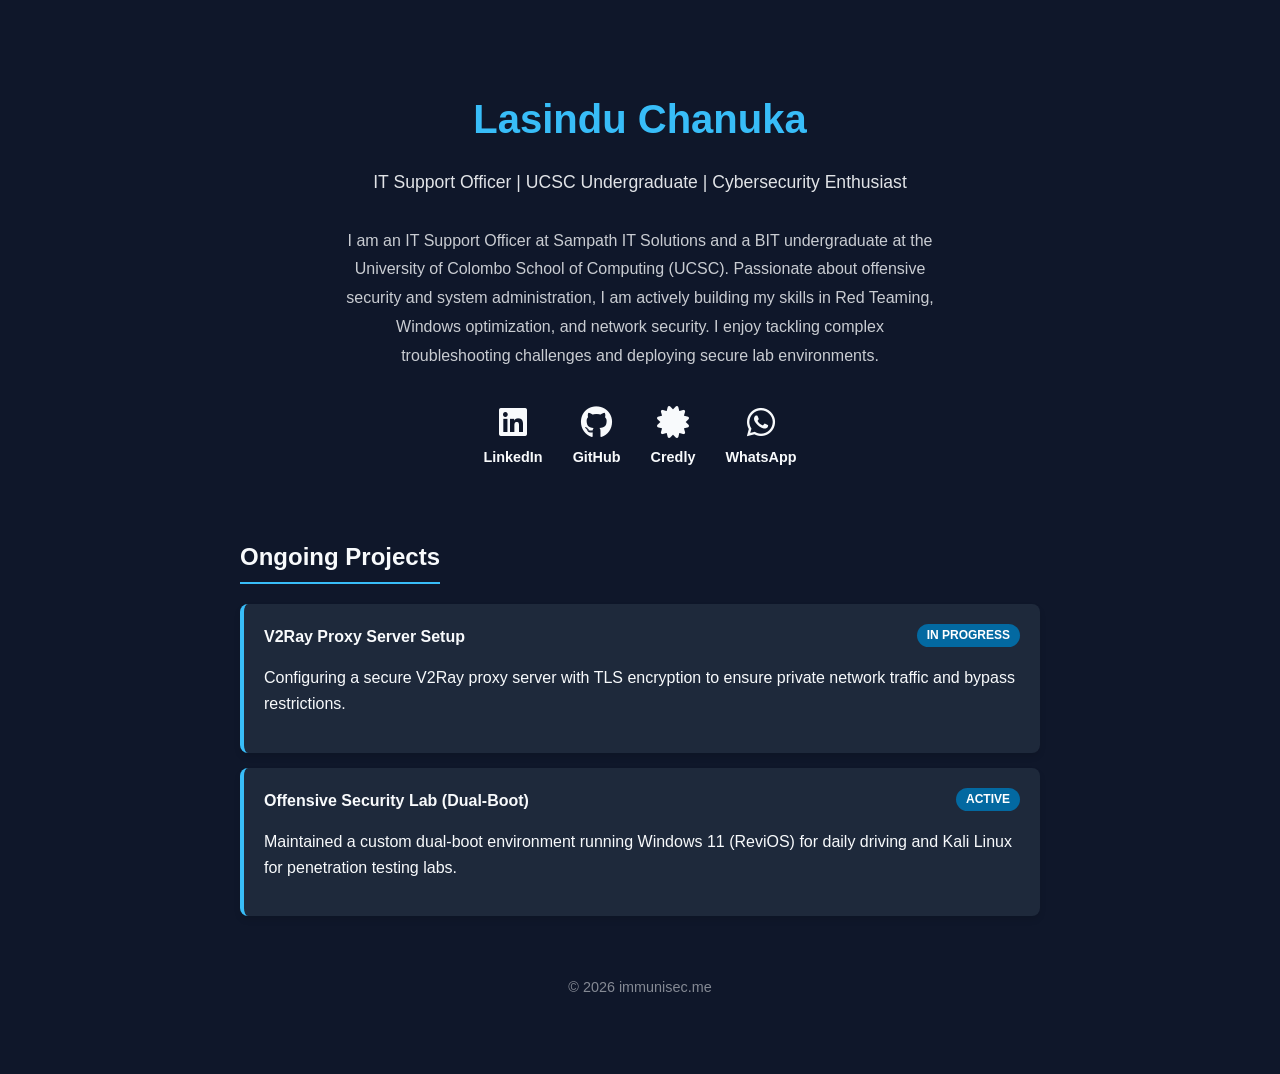
==== index.html @ 5d3bdf12 "Add files via upload" ====
<!DOCTYPE html>
<html lang="en">
<head>
    <meta charset="UTF-8">
    <meta name="viewport" content="width=device-width, initial-scale=1.0">
    <title>Lasindu Chanuka | Cybersecurity & IT</title>
    <link rel="stylesheet" href="https://cdnjs.cloudflare.com/ajax/libs/font-awesome/6.4.0/css/all.min.css">
    <style>
        :root {
            --bg: #0f172a;       /* Dark Blue/Slate Background */
            --card: #1e293b;     /* Slightly lighter for cards */
            --text: #f8fafc;     /* White/Grey Text */
            --accent: #38bdf8;   /* Cyan Accent */
        }
        body { 
            font-family: 'Segoe UI', Tahoma, Geneva, Verdana, sans-serif; 
            background: var(--bg); 
            color: var(--text); 
            margin: 0; 
            line-height: 1.6; 
        }
        .container { 
            max-width: 800px; 
            margin: 0 auto; 
            padding: 60px 20px; 
        }
        
        /* Header Section */
        header { text-align: center; margin-bottom: 50px; }
        h1 { font-size: 2.5rem; margin-bottom: 10px; color: var(--accent); }
        .role { font-size: 1.1rem; opacity: 0.9; margin-bottom: 30px; }
        
        /* Bio Section */
        .bio {
            max-width: 600px;
            margin: 0 auto 35px auto;
            opacity: 0.8;
            font-size: 1rem;
            line-height: 1.8;
        }

        /* Social Links */
        .links { 
            display: flex; 
            justify-content: center; 
            gap: 30px; 
            flex-wrap: wrap;
        }
        .links a { 
            display: flex;
            flex-direction: column;
            align-items: center;
            color: var(--text); 
            text-decoration: none; 
            transition: 0.3s; 
        }
        .links a:hover { color: var(--accent); transform: translateY(-3px); }
        .links i { font-size: 2rem; margin-bottom: 8px; }
        .links span { font-size: 0.9rem; font-weight: 600; }
        
        /* General Sections */
        section { margin-bottom: 40px; }
        h2 { 
            border-bottom: 2px solid var(--accent); 
            padding-bottom: 5px; 
            display: inline-block; 
            margin-bottom: 20px;
        }
        
        /* Cards */
        .card { 
            background: var(--card); 
            padding: 20px; 
            border-radius: 8px; 
            margin-bottom: 15px; 
            border-left: 4px solid var(--accent); 
            box-shadow: 0 4px 6px rgba(0,0,0,0.1);
        }
        .status { 
            font-size: 0.75rem; 
            background: #0369a1; 
            color: white;
            padding: 2px 10px; 
            border-radius: 12px; 
            float: right; 
            text-transform: uppercase;
            font-weight: bold;
        }
        
        footer { text-align: center; margin-top: 60px; opacity: 0.5; font-size: 0.9rem; }
    </style>
</head>
<body>

<div class="container">
    <header>
        <h1>Lasindu Chanuka</h1>
        <p class="role">IT Support Officer | UCSC Undergraduate | Cybersecurity Enthusiast</p>
        
        <p class="bio">
            I am an IT Support Officer at Sampath IT Solutions and a BIT undergraduate at the University of Colombo School of Computing (UCSC). 
            Passionate about offensive security and system administration, I am actively building my skills in Red Teaming, Windows optimization, and network security. 
            I enjoy tackling complex troubleshooting challenges and deploying secure lab environments.
        </p>

        <div class="links">
            <a href="https://www.linkedin.com/in/lasindu-chanuka" target="_blank">
                <i class="fab fa-linkedin"></i>
                <span>LinkedIn</span>
            </a>

            <a href="https://github.com/heyitslasiya" target="_blank">
                <i class="fab fa-github"></i>
                <span>GitHub</span>
            </a>

            <a href="https://www.credly.com/users/lasindu-chanuka" target="_blank">
                <i class="fas fa-certificate"></i>
                <span>Credly</span>
            </a>

            <a href="https://wa.me/94769450268" target="_blank">
                <i class="fab fa-whatsapp"></i>
                <span>WhatsApp</span>
            </a>
        </div>
    </header>

    <section id="projects">
        <h2>Ongoing Projects</h2>
        
        <div class="card">
            <span class="status">In Progress</span>
            <strong>V2Ray Proxy Server Setup</strong>
            <p>Configuring a secure V2Ray proxy server with TLS encryption to ensure private network traffic and bypass restrictions.</p>
        </div>
        
        <div class="card">
            <span class="status">Active</span>
            <strong>Offensive Security Lab (Dual-Boot)</strong>
            <p>Maintained a custom dual-boot environment running Windows 11 (ReviOS) for daily driving and Kali Linux for penetration testing labs.</p>
        </div>
    </section>

    <footer>
        <p>&copy; 2026 immunisec.me</p>
    </footer>
</div>

</body>
</html>
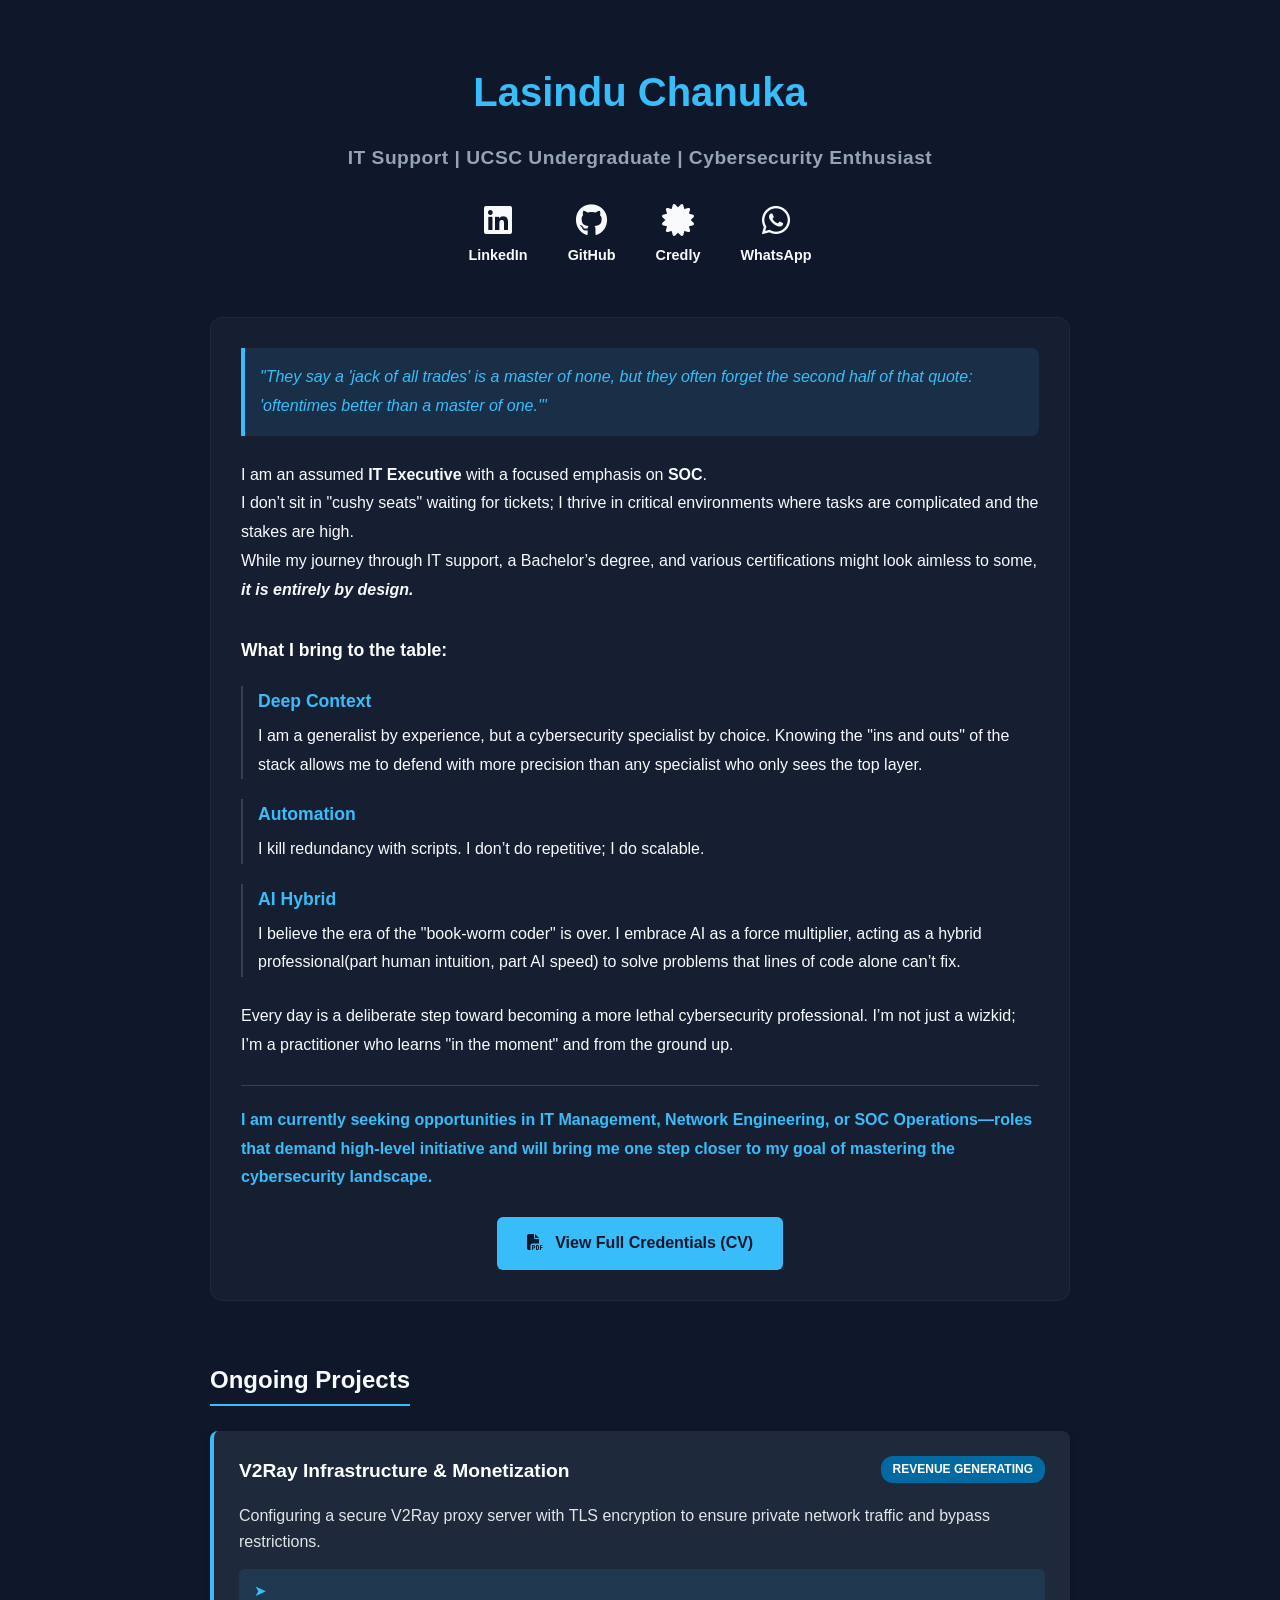
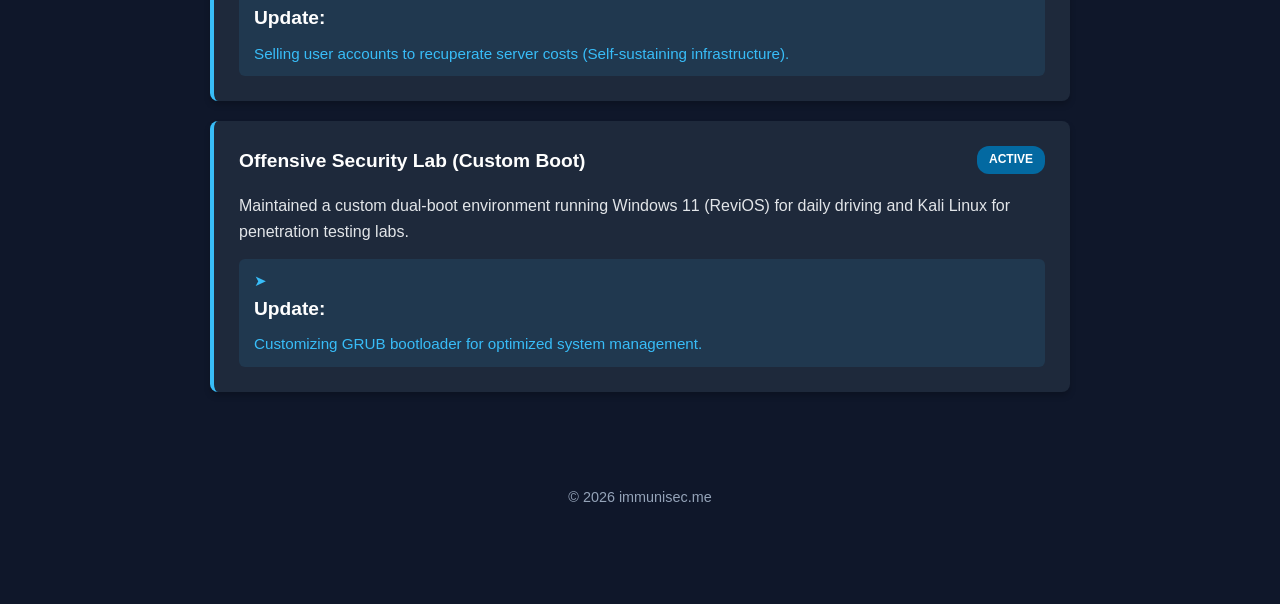
==== commit 931b9c80: "Add files via upload update" ====
--- a/index.html
+++ b/index.html
@@ -3,48 +3,70 @@
 <head>
     <meta charset="UTF-8">
     <meta name="viewport" content="width=device-width, initial-scale=1.0">
-    <title>Lasindu Chanuka | Cybersecurity & IT</title>
+    <title>Portfolio</title>
     <link rel="stylesheet" href="https://cdnjs.cloudflare.com/ajax/libs/font-awesome/6.4.0/css/all.min.css">
     <style>
+        /* --- RESET & LAYOUT --- */
         :root {
-            --bg: #0f172a;       /* Dark Blue/Slate Background */
-            --card: #1e293b;     /* Slightly lighter for cards */
-            --text: #f8fafc;     /* White/Grey Text */
-            --accent: #38bdf8;   /* Cyan Accent */
-        }
+            --bg: #0f172a;
+            --card: #1e293b;
+            --text: #f8fafc;
+            --accent: #38bdf8;
+            --muted: #94a3b8;
+            --update-bg: rgba(56, 189, 248, 0.1);
+        }
+        * { box-sizing: border-box; }
+        
+        html, body {
+            height: 100%; 
+            margin: 0;
+            padding: 0;
+        }
+
         body { 
             font-family: 'Segoe UI', Tahoma, Geneva, Verdana, sans-serif; 
-            background: var(--bg); 
+            background-color: var(--bg); 
             color: var(--text); 
-            margin: 0; 
             line-height: 1.6; 
-        }
+            display: flex;
+            flex-direction: column;
+            min-height: 100vh;
+        }
+        
         .container { 
-            max-width: 800px; 
+            width: 100%;
+            max-width: 900px;
             margin: 0 auto; 
             padding: 60px 20px; 
-        }
-        
-        /* Header Section */
-        header { text-align: center; margin-bottom: 50px; }
-        h1 { font-size: 2.5rem; margin-bottom: 10px; color: var(--accent); }
-        .role { font-size: 1.1rem; opacity: 0.9; margin-bottom: 30px; }
-        
-        /* Bio Section */
-        .bio {
-            max-width: 600px;
-            margin: 0 auto 35px auto;
-            opacity: 0.8;
-            font-size: 1rem;
-            line-height: 1.8;
-        }
-
-        /* Social Links */
+            flex: 1; 
+        }
+
+        /* --- HEADER & TITLES --- */
+        header { 
+            text-align: center; 
+            margin-bottom: 40px; 
+        }
+        h1 { 
+            font-size: 2.5rem; 
+            margin-bottom: 10px; 
+            margin-top: 0;
+            color: var(--accent); 
+        }
+        .role { 
+            font-size: 1.2rem; 
+            color: var(--muted); 
+            margin-bottom: 30px; 
+            font-weight: 600; 
+            letter-spacing: 0.5px; 
+        }
+
+        /* --- SOCIAL LINKS --- */
         .links { 
             display: flex; 
             justify-content: center; 
-            gap: 30px; 
+            gap: 40px; 
             flex-wrap: wrap;
+            margin-bottom: 50px; 
         }
         .links a { 
             display: flex;
@@ -54,40 +76,152 @@
             text-decoration: none; 
             transition: 0.3s; 
         }
-        .links a:hover { color: var(--accent); transform: translateY(-3px); }
-        .links i { font-size: 2rem; margin-bottom: 8px; }
-        .links span { font-size: 0.9rem; font-weight: 600; }
-        
-        /* General Sections */
+        .links a:hover { 
+            color: var(--accent); 
+            transform: translateY(-3px); 
+        }
+        .links i { 
+            font-size: 2rem; 
+            margin-bottom: 8px; 
+        }
+        .links span { 
+            font-size: 0.9rem; 
+            font-weight: 600; 
+        }
+
+        /* --- BIO SECTION --- */
+        .bio {
+            max-width: 100%;
+            margin: 0 auto 40px auto;
+            text-align: left;
+            font-size: 1rem;
+            line-height: 1.8;
+            background: rgba(30, 41, 59, 0.5); 
+            padding: 30px;
+            border-radius: 12px;
+            border: 1px solid #1e293b;
+        }
+        .bio p { margin-bottom: 20px; }
+
+        .quote { 
+            font-style: italic; 
+            color: var(--accent); 
+            border-left: 4px solid var(--accent); 
+            padding-left: 15px; 
+            margin-bottom: 25px; 
+            background: rgba(56, 189, 248, 0.1); 
+            padding: 15px;
+            border-radius: 0 8px 8px 0;
+        }
+
+        .bullets { list-style: none; padding: 0; margin-bottom: 25px; }
+        .bullets li { 
+            margin-bottom: 20px; 
+            padding-left: 15px; 
+            border-left: 2px solid #334155; 
+        }
+        .bullets strong { 
+            color: var(--accent); 
+            display: block; 
+            margin-bottom: 4px; 
+            font-size: 1.1rem; 
+        }
+        
+        .cta {
+            font-weight: 600; 
+            color: var(--accent); 
+            margin-top: 25px; 
+            border-top: 1px solid #334155; 
+            padding-top: 20px;
+        }
+        
+        /* CV BUTTON STYLE */
+        .cv-container {
+            text-align: center;
+            margin-top: 25px;
+        }
+        .btn-cv {
+            display: inline-block;
+            background: var(--accent);
+            color: var(--bg);
+            font-weight: bold;
+            padding: 12px 30px;
+            border-radius: 6px;
+            text-decoration: none;
+            transition: 0.3s;
+            font-size: 1rem;
+        }
+        .btn-cv:hover {
+            background: #fff;
+            transform: translateY(-2px);
+            box-shadow: 0 0 15px rgba(56, 189, 248, 0.4);
+        }
+
+        /* --- PROJECTS --- */
         section { margin-bottom: 40px; }
         h2 { 
             border-bottom: 2px solid var(--accent); 
             padding-bottom: 5px; 
             display: inline-block; 
-            margin-bottom: 20px;
-        }
-        
-        /* Cards */
+            margin-bottom: 25px;
+            color: var(--text);
+        }
+
         .card { 
             background: var(--card); 
-            padding: 20px; 
+            padding: 25px; 
             border-radius: 8px; 
-            margin-bottom: 15px; 
+            margin-bottom: 20px; 
             border-left: 4px solid var(--accent); 
-            box-shadow: 0 4px 6px rgba(0,0,0,0.1);
-        }
+            box-shadow: 0 4px 6px rgba(0,0,0,0.2);
+        }
+        .card strong {
+            font-size: 1.2rem;
+            display: block;
+            margin-bottom: 8px;
+            color: #fff;
+        }
+        .card p {
+            margin-bottom: 15px;
+            opacity: 0.9;
+        }
+        
+        .project-updates {
+            list-style: none;
+            padding: 10px 15px;
+            background: var(--update-bg);
+            border-radius: 6px;
+            margin: 0;
+        }
+        .project-updates li {
+            font-size: 0.95rem;
+            color: var(--accent);
+        }
+        .project-updates li::before {
+            content: "➤ ";
+            margin-right: 5px;
+        }
+
         .status { 
             font-size: 0.75rem; 
             background: #0369a1; 
             color: white;
-            padding: 2px 10px; 
+            padding: 4px 12px; 
             border-radius: 12px; 
             float: right; 
             text-transform: uppercase;
             font-weight: bold;
         }
-        
-        footer { text-align: center; margin-top: 60px; opacity: 0.5; font-size: 0.9rem; }
+
+        /* --- FOOTER --- */
+        footer { 
+            text-align: center; 
+            margin-top: auto;
+            padding-top: 40px;
+            padding-bottom: 20px;
+            color: var(--muted); 
+            font-size: 0.9rem; 
+        }
     </style>
 </head>
 <body>
@@ -95,14 +229,8 @@
 <div class="container">
     <header>
         <h1>Lasindu Chanuka</h1>
-        <p class="role">IT Support Officer | UCSC Undergraduate | Cybersecurity Enthusiast</p>
-        
-        <p class="bio">
-            I am an IT Support Officer at Sampath IT Solutions and a BIT undergraduate at the University of Colombo School of Computing (UCSC). 
-            Passionate about offensive security and system administration, I am actively building my skills in Red Teaming, Windows optimization, and network security. 
-            I enjoy tackling complex troubleshooting challenges and deploying secure lab environments.
-        </p>
-
+        <p class="role">IT Support | UCSC Undergraduate | Cybersecurity Enthusiast</p>
+        
         <div class="links">
             <a href="https://www.linkedin.com/in/lasindu-chanuka" target="_blank">
                 <i class="fab fa-linkedin"></i>
@@ -124,21 +252,67 @@
                 <span>WhatsApp</span>
             </a>
         </div>
+
+        <div class="bio">
+            <div class="quote">
+                "They say a 'jack of all trades' is a master of none, but they often forget the second half of that quote: 'oftentimes better than a master of one.'"
+            </div>
+            
+            <p>
+                I am an assumed <strong>IT Executive</strong> with a focused emphasis on <strong>SOC</strong>.<br> I don’t sit in "cushy seats" waiting for tickets; I thrive in critical environments where tasks are complicated and the stakes are high.<br> While my journey through IT support, a Bachelor’s degree, and various certifications might look aimless to some, <b> <i>it is entirely by design.</i></b>
+            </p>
+
+            <p style="margin-top: 30px; font-size: 1.1rem; color: #fff;"><strong>What I bring to the table:</strong></p>
+            <ul class="bullets">
+                <li>
+                    <strong>Deep Context</strong>
+                    I am a generalist by experience, but a cybersecurity specialist by choice. Knowing the "ins and outs" of the stack allows me to defend with more precision than any specialist who only sees the top layer.
+                </li>
+                <li>
+                    <strong>Automation</strong>
+                    I kill redundancy with scripts. I don’t do repetitive; I do scalable.
+                </li>
+                <li>
+                    <strong>AI Hybrid</strong>
+                    I believe the era of the "book-worm coder" is over. I embrace AI as a force multiplier, acting as a hybrid professional(part human intuition, part AI speed) to solve problems that lines of code alone can’t fix.
+                </li>
+            </ul>
+
+            <p>
+                Every day is a deliberate step toward becoming a more lethal cybersecurity professional. I’m not just a wizkid; I’m a practitioner who learns "in the moment" and from the ground up. 
+            </p>
+            
+            <p class="cta">
+                I am currently seeking opportunities in IT Management, Network Engineering, or SOC Operations—roles that demand high-level initiative and will bring me one step closer to my goal of mastering the cybersecurity landscape.
+            </p>
+
+            <div class="cv-container">
+                <a href="https://drive.google.com/file/d/1tttaCBkGuW1p-Hkiu8Qsb8TyNtREV7WX/view?usp=drive_link" class="btn-cv">
+                    <i class="fas fa-file-pdf" style="margin-right: 8px;"></i> View Full Credentials (CV)
+                </a>
+            </div>
+        </div>
     </header>
 
     <section id="projects">
         <h2>Ongoing Projects</h2>
         
         <div class="card">
-            <span class="status">In Progress</span>
-            <strong>V2Ray Proxy Server Setup</strong>
+            <span class="status">Revenue Generating</span>
+            <strong>V2Ray Infrastructure & Monetization</strong>
             <p>Configuring a secure V2Ray proxy server with TLS encryption to ensure private network traffic and bypass restrictions.</p>
+             <ul class="project-updates">
+                <li><strong>Update:</strong> Selling user accounts to recuperate server costs (Self-sustaining infrastructure).</li>
+            </ul>
         </div>
         
         <div class="card">
             <span class="status">Active</span>
-            <strong>Offensive Security Lab (Dual-Boot)</strong>
+            <strong>Offensive Security Lab (Custom Boot)</strong>
             <p>Maintained a custom dual-boot environment running Windows 11 (ReviOS) for daily driving and Kali Linux for penetration testing labs.</p>
+            <ul class="project-updates">
+                <li><strong>Update:</strong> Customizing GRUB bootloader for optimized system management.</li>
+            </ul>
         </div>
     </section>
 
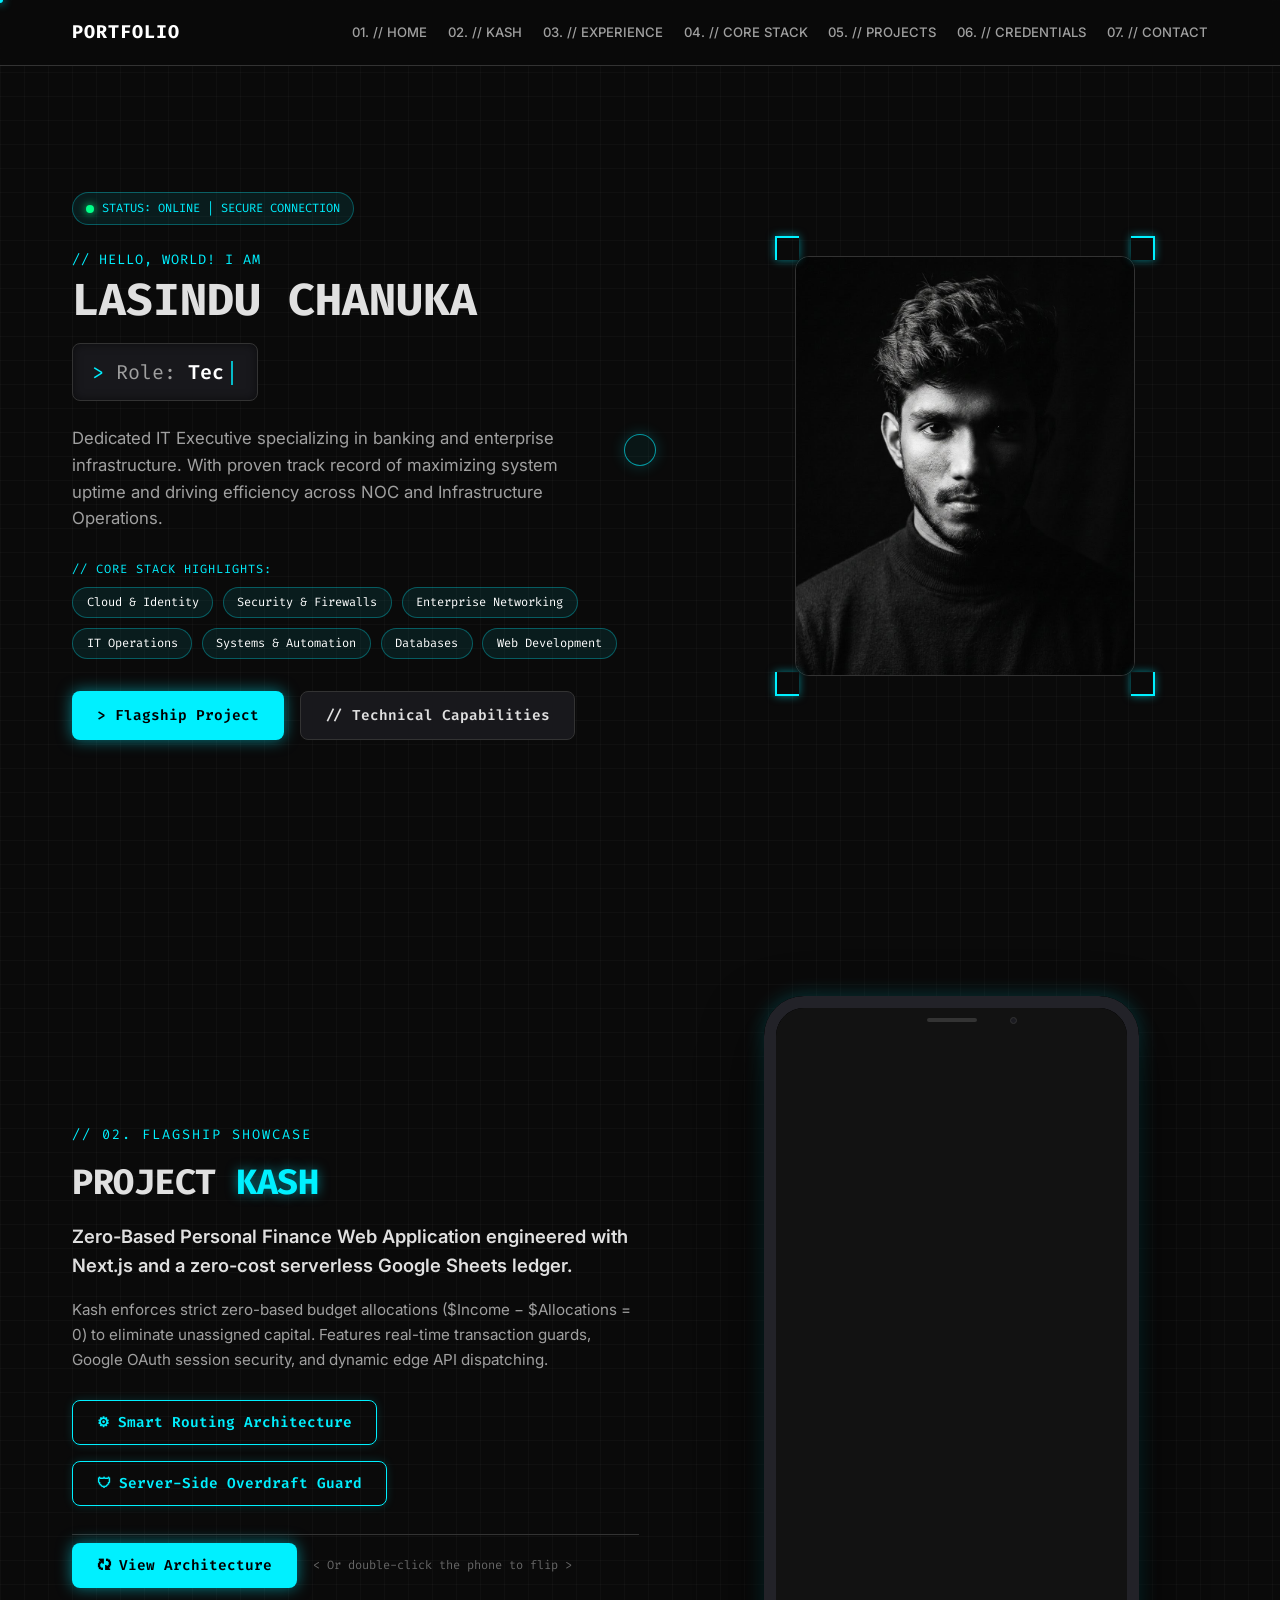
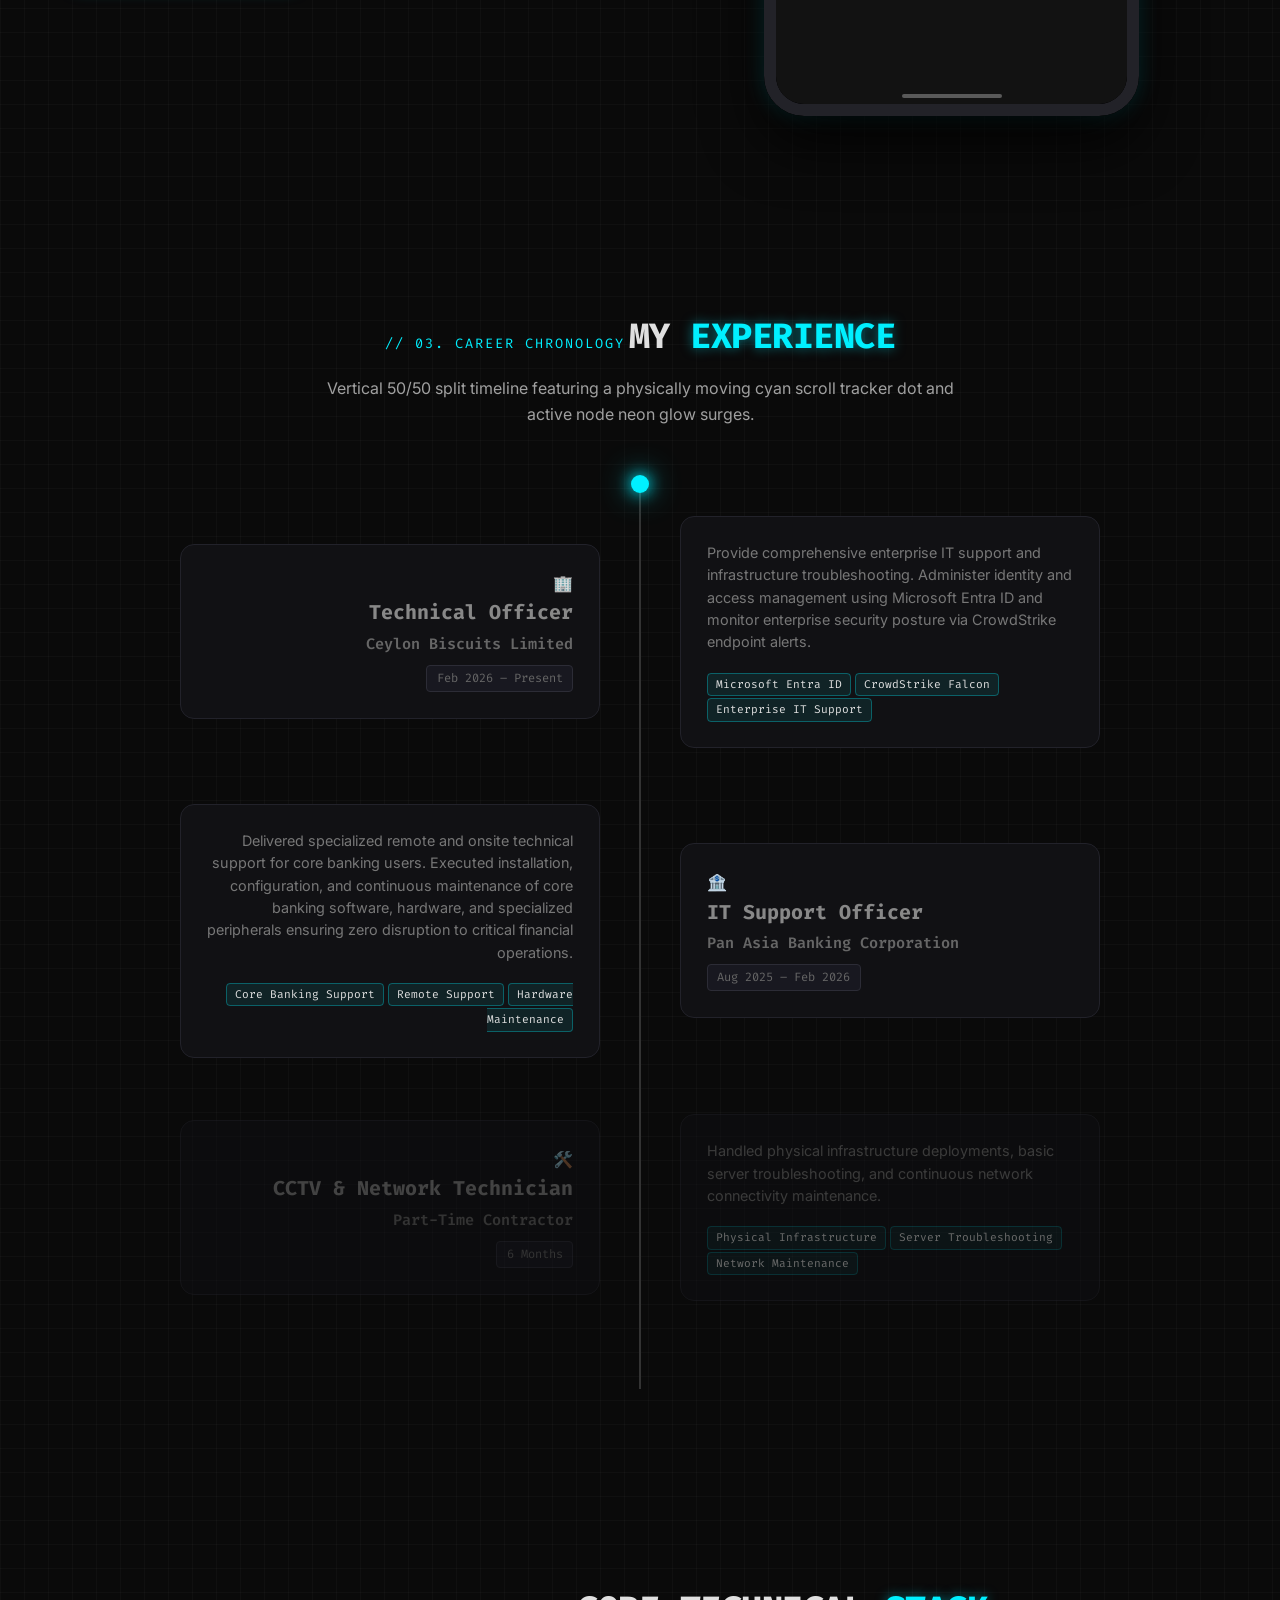
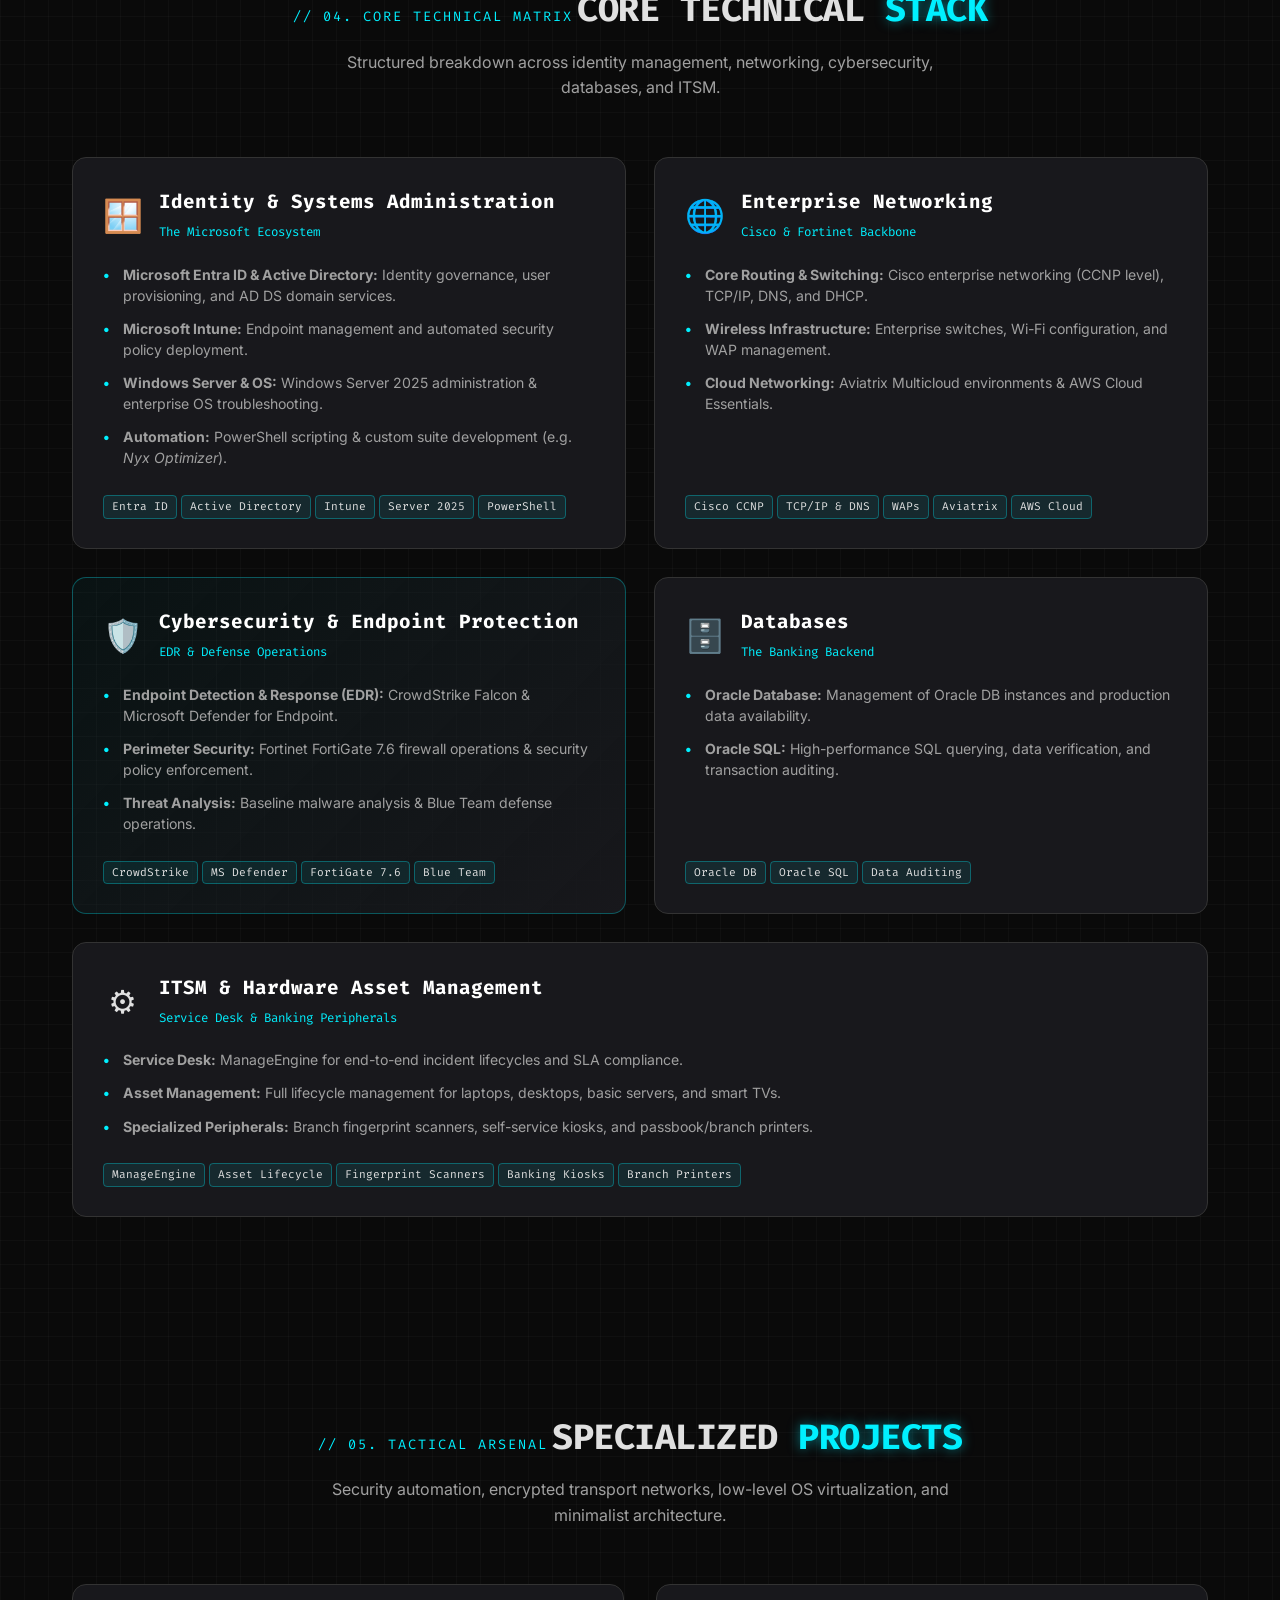
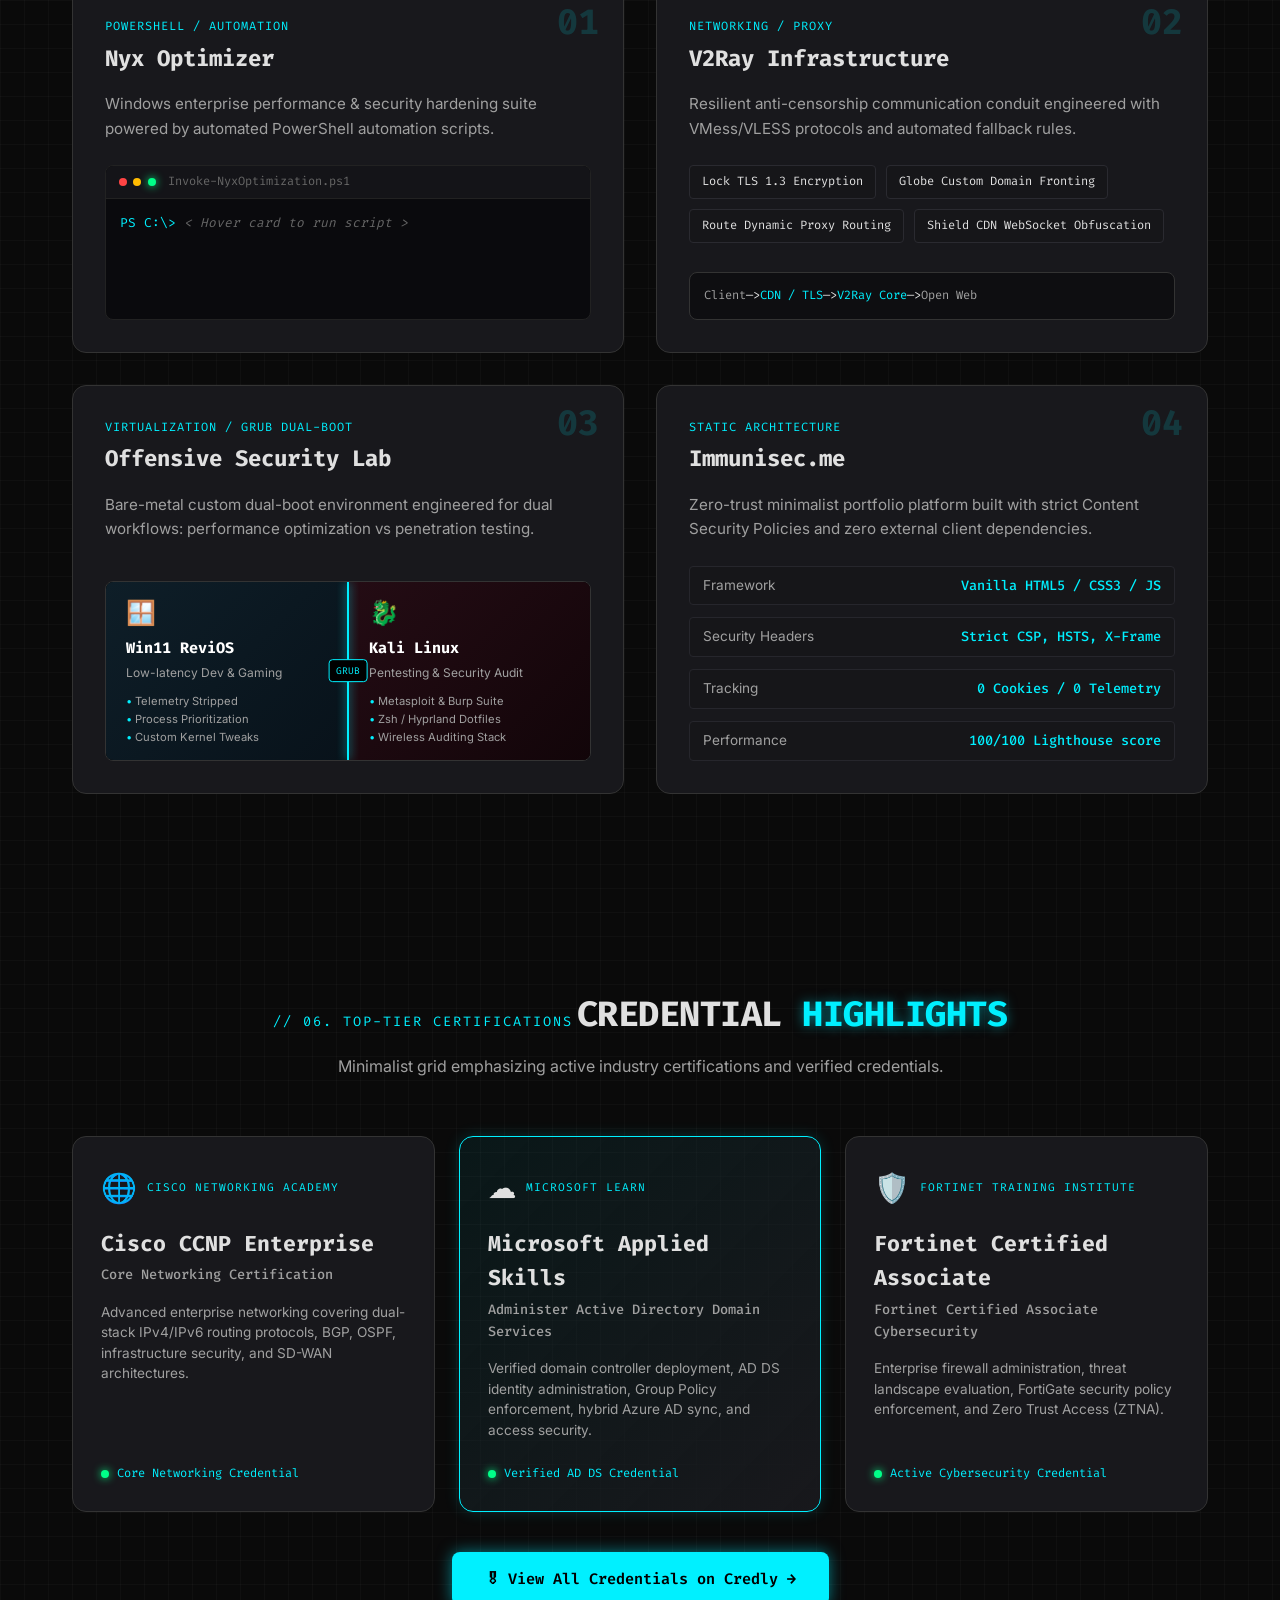
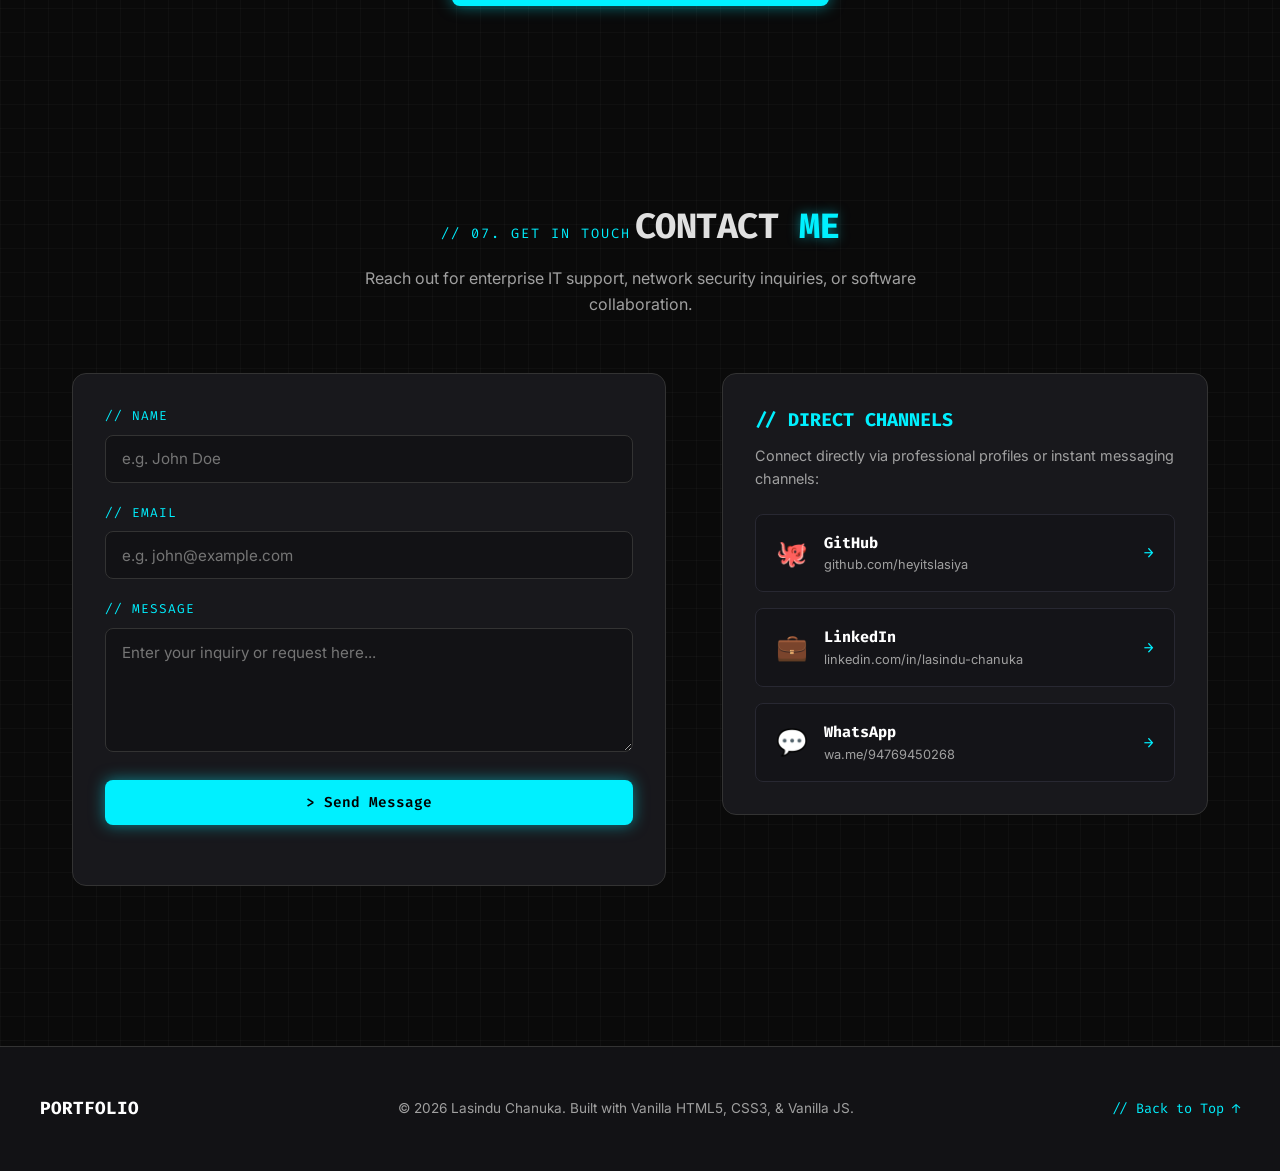
==== commit 34e57caf: "Add files via upload" ====
--- a/index.html
+++ b/index.html
@@ -1,325 +1,698 @@
-<!DOCTYPE html>
-<html lang="en">
-<head>
-    <meta charset="UTF-8">
-    <meta name="viewport" content="width=device-width, initial-scale=1.0">
-    <title>Portfolio</title>
-    <link rel="stylesheet" href="https://cdnjs.cloudflare.com/ajax/libs/font-awesome/6.4.0/css/all.min.css">
-    <style>
-        /* --- RESET & LAYOUT --- */
-        :root {
-            --bg: #0f172a;
-            --card: #1e293b;
-            --text: #f8fafc;
-            --accent: #38bdf8;
-            --muted: #94a3b8;
-            --update-bg: rgba(56, 189, 248, 0.1);
-        }
-        * { box-sizing: border-box; }
-        
-        html, body {
-            height: 100%; 
-            margin: 0;
-            padding: 0;
-        }
-
-        body { 
-            font-family: 'Segoe UI', Tahoma, Geneva, Verdana, sans-serif; 
-            background-color: var(--bg); 
-            color: var(--text); 
-            line-height: 1.6; 
-            display: flex;
-            flex-direction: column;
-            min-height: 100vh;
-        }
-        
-        .container { 
-            width: 100%;
-            max-width: 900px;
-            margin: 0 auto; 
-            padding: 60px 20px; 
-            flex: 1; 
-        }
-
-        /* --- HEADER & TITLES --- */
-        header { 
-            text-align: center; 
-            margin-bottom: 40px; 
-        }
-        h1 { 
-            font-size: 2.5rem; 
-            margin-bottom: 10px; 
-            margin-top: 0;
-            color: var(--accent); 
-        }
-        .role { 
-            font-size: 1.2rem; 
-            color: var(--muted); 
-            margin-bottom: 30px; 
-            font-weight: 600; 
-            letter-spacing: 0.5px; 
-        }
-
-        /* --- SOCIAL LINKS --- */
-        .links { 
-            display: flex; 
-            justify-content: center; 
-            gap: 40px; 
-            flex-wrap: wrap;
-            margin-bottom: 50px; 
-        }
-        .links a { 
-            display: flex;
-            flex-direction: column;
-            align-items: center;
-            color: var(--text); 
-            text-decoration: none; 
-            transition: 0.3s; 
-        }
-        .links a:hover { 
-            color: var(--accent); 
-            transform: translateY(-3px); 
-        }
-        .links i { 
-            font-size: 2rem; 
-            margin-bottom: 8px; 
-        }
-        .links span { 
-            font-size: 0.9rem; 
-            font-weight: 600; 
-        }
-
-        /* --- BIO SECTION --- */
-        .bio {
-            max-width: 100%;
-            margin: 0 auto 40px auto;
-            text-align: left;
-            font-size: 1rem;
-            line-height: 1.8;
-            background: rgba(30, 41, 59, 0.5); 
-            padding: 30px;
-            border-radius: 12px;
-            border: 1px solid #1e293b;
-        }
-        .bio p { margin-bottom: 20px; }
-
-        .quote { 
-            font-style: italic; 
-            color: var(--accent); 
-            border-left: 4px solid var(--accent); 
-            padding-left: 15px; 
-            margin-bottom: 25px; 
-            background: rgba(56, 189, 248, 0.1); 
-            padding: 15px;
-            border-radius: 0 8px 8px 0;
-        }
-
-        .bullets { list-style: none; padding: 0; margin-bottom: 25px; }
-        .bullets li { 
-            margin-bottom: 20px; 
-            padding-left: 15px; 
-            border-left: 2px solid #334155; 
-        }
-        .bullets strong { 
-            color: var(--accent); 
-            display: block; 
-            margin-bottom: 4px; 
-            font-size: 1.1rem; 
-        }
-        
-        .cta {
-            font-weight: 600; 
-            color: var(--accent); 
-            margin-top: 25px; 
-            border-top: 1px solid #334155; 
-            padding-top: 20px;
-        }
-        
-        /* CV BUTTON STYLE */
-        .cv-container {
-            text-align: center;
-            margin-top: 25px;
-        }
-        .btn-cv {
-            display: inline-block;
-            background: var(--accent);
-            color: var(--bg);
-            font-weight: bold;
-            padding: 12px 30px;
-            border-radius: 6px;
-            text-decoration: none;
-            transition: 0.3s;
-            font-size: 1rem;
-        }
-        .btn-cv:hover {
-            background: #fff;
-            transform: translateY(-2px);
-            box-shadow: 0 0 15px rgba(56, 189, 248, 0.4);
-        }
-
-        /* --- PROJECTS --- */
-        section { margin-bottom: 40px; }
-        h2 { 
-            border-bottom: 2px solid var(--accent); 
-            padding-bottom: 5px; 
-            display: inline-block; 
-            margin-bottom: 25px;
-            color: var(--text);
-        }
-
-        .card { 
-            background: var(--card); 
-            padding: 25px; 
-            border-radius: 8px; 
-            margin-bottom: 20px; 
-            border-left: 4px solid var(--accent); 
-            box-shadow: 0 4px 6px rgba(0,0,0,0.2);
-        }
-        .card strong {
-            font-size: 1.2rem;
-            display: block;
-            margin-bottom: 8px;
-            color: #fff;
-        }
-        .card p {
-            margin-bottom: 15px;
-            opacity: 0.9;
-        }
-        
-        .project-updates {
-            list-style: none;
-            padding: 10px 15px;
-            background: var(--update-bg);
-            border-radius: 6px;
-            margin: 0;
-        }
-        .project-updates li {
-            font-size: 0.95rem;
-            color: var(--accent);
-        }
-        .project-updates li::before {
-            content: "➤ ";
-            margin-right: 5px;
-        }
-
-        .status { 
-            font-size: 0.75rem; 
-            background: #0369a1; 
-            color: white;
-            padding: 4px 12px; 
-            border-radius: 12px; 
-            float: right; 
-            text-transform: uppercase;
-            font-weight: bold;
-        }
-
-        /* --- FOOTER --- */
-        footer { 
-            text-align: center; 
-            margin-top: auto;
-            padding-top: 40px;
-            padding-bottom: 20px;
-            color: var(--muted); 
-            font-size: 0.9rem; 
-        }
-    </style>
-</head>
-<body>
-
-<div class="container">
-    <header>
-        <h1>Lasindu Chanuka</h1>
-        <p class="role">IT Support | UCSC Undergraduate | Cybersecurity Enthusiast</p>
-        
-        <div class="links">
-            <a href="https://www.linkedin.com/in/lasindu-chanuka" target="_blank">
-                <i class="fab fa-linkedin"></i>
-                <span>LinkedIn</span>
-            </a>
-
-            <a href="https://github.com/heyitslasiya" target="_blank">
-                <i class="fab fa-github"></i>
-                <span>GitHub</span>
-            </a>
-
-            <a href="https://www.credly.com/users/lasindu-chanuka" target="_blank">
-                <i class="fas fa-certificate"></i>
-                <span>Credly</span>
-            </a>
-
-            <a href="https://wa.me/94769450268" target="_blank">
-                <i class="fab fa-whatsapp"></i>
-                <span>WhatsApp</span>
-            </a>
-        </div>
-
-        <div class="bio">
-            <div class="quote">
-                "They say a 'jack of all trades' is a master of none, but they often forget the second half of that quote: 'oftentimes better than a master of one.'"
-            </div>
-            
-            <p>
-                I am an assumed <strong>IT Executive</strong> with a focused emphasis on <strong>SOC</strong>.<br> I don’t sit in "cushy seats" waiting for tickets; I thrive in critical environments where tasks are complicated and the stakes are high.<br> While my journey through IT support, a Bachelor’s degree, and various certifications might look aimless to some, <b> <i>it is entirely by design.</i></b>
-            </p>
-
-            <p style="margin-top: 30px; font-size: 1.1rem; color: #fff;"><strong>What I bring to the table:</strong></p>
-            <ul class="bullets">
-                <li>
-                    <strong>Deep Context</strong>
-                    I am a generalist by experience, but a cybersecurity specialist by choice. Knowing the "ins and outs" of the stack allows me to defend with more precision than any specialist who only sees the top layer.
-                </li>
-                <li>
-                    <strong>Automation</strong>
-                    I kill redundancy with scripts. I don’t do repetitive; I do scalable.
-                </li>
-                <li>
-                    <strong>AI Hybrid</strong>
-                    I believe the era of the "book-worm coder" is over. I embrace AI as a force multiplier, acting as a hybrid professional(part human intuition, part AI speed) to solve problems that lines of code alone can’t fix.
-                </li>
-            </ul>
-
-            <p>
-                Every day is a deliberate step toward becoming a more lethal cybersecurity professional. I’m not just a wizkid; I’m a practitioner who learns "in the moment" and from the ground up. 
-            </p>
-            
-            <p class="cta">
-                I am currently seeking opportunities in IT Management, Network Engineering, or SOC Operations—roles that demand high-level initiative and will bring me one step closer to my goal of mastering the cybersecurity landscape.
-            </p>
-
-            <div class="cv-container">
-                <a href="https://drive.google.com/file/d/1tttaCBkGuW1p-Hkiu8Qsb8TyNtREV7WX/view?usp=drive_link" class="btn-cv">
-                    <i class="fas fa-file-pdf" style="margin-right: 8px;"></i> View Full Credentials (CV)
-                </a>
-            </div>
-        </div>
-    </header>
-
-    <section id="projects">
-        <h2>Ongoing Projects</h2>
-        
-        <div class="card">
-            <span class="status">Revenue Generating</span>
-            <strong>V2Ray Infrastructure & Monetization</strong>
-            <p>Configuring a secure V2Ray proxy server with TLS encryption to ensure private network traffic and bypass restrictions.</p>
-             <ul class="project-updates">
-                <li><strong>Update:</strong> Selling user accounts to recuperate server costs (Self-sustaining infrastructure).</li>
-            </ul>
-        </div>
-        
-        <div class="card">
-            <span class="status">Active</span>
-            <strong>Offensive Security Lab (Custom Boot)</strong>
-            <p>Maintained a custom dual-boot environment running Windows 11 (ReviOS) for daily driving and Kali Linux for penetration testing labs.</p>
-            <ul class="project-updates">
-                <li><strong>Update:</strong> Customizing GRUB bootloader for optimized system management.</li>
-            </ul>
-        </div>
-    </section>
-
-    <footer>
-        <p>&copy; 2026 immunisec.me</p>
-    </footer>
-</div>
-
-</body>
-</html>+<!DOCTYPE html>
+<html lang="en">
+<head>
+  <meta charset="UTF-8">
+  <meta name="viewport" content="width=device-width, initial-scale=1.0">
+  <title>Lasindu Chanuka | Technical Officer & Cybersecurity Specialist</title>
+  <!-- Google Fonts: Inter & Fira Code -->
+  <link rel="preconnect" href="https://fonts.googleapis.com">
+  <link rel="preconnect" href="https://fonts.gstatic.com" crossorigin>
+  <link href="https://fonts.googleapis.com/css2?family=Fira+Code:wght@400;500;600;700&family=Inter:wght@300;400;500;600;700;800&display=swap" rel="stylesheet">
+  <link rel="stylesheet" href="styles.css">
+</head>
+<body>
+
+  <!-- Custom Dual-Dot Magnet Cursor -->
+  <div class="cursor-dot" id="cursor-dot"></div>
+  <div class="cursor-aura" id="cursor-aura"></div>
+
+  <!-- Sticky Top Navigation -->
+  <header class="navbar">
+    <div class="nav-container">
+      <a href="#hero" class="brand magnetic">PORTFOLIO</a>
+      <nav class="nav-links">
+        <a href="#hero" class="magnetic">01. // HOME</a>
+        <a href="#kash-showcase" class="magnetic">02. // KASH</a>
+        <a href="#experience" class="magnetic">03. // EXPERIENCE</a>
+        <a href="#core-stack" class="magnetic">04. // CORE STACK</a>
+        <a href="#all-projects" class="magnetic">05. // PROJECTS</a>
+        <a href="#credentials" class="magnetic">06. // CREDENTIALS</a>
+        <a href="#contact" class="magnetic">07. // CONTACT</a>
+      </nav>
+      <button class="nav-toggle magnetic" id="nav-toggle" aria-label="Toggle Navigation">
+        <span></span>
+        <span></span>
+        <span></span>
+      </button>
+    </div>
+  </header>
+
+  <main>
+    <!-- Section 1: Hero Tag (Split Layout) -->
+    <section id="hero" class="hero-section">
+      <div class="hero-left">
+        <div class="terminal-badge">
+          <span class="dot green"></span> STATUS: ONLINE | SECURE CONNECTION
+        </div>
+        
+        <span class="hero-greeting">// HELLO, WORLD! I AM</span>
+        <h1 class="hero-title glitch-title" data-text="LASINDU CHANUKA">LASINDU CHANUKA</h1>
+        
+        <div class="typewriter-container">
+          <span class="prompt-symbol">&gt;&nbsp;</span>
+          <span class="role-static">Role:&nbsp;</span>
+          <span id="typing-text" class="typing-text"></span><span class="cursor">|</span>
+        </div>
+
+        <p class="hero-bio">
+          Dedicated IT Executive specializing in banking and enterprise infrastructure. With proven track record of maximizing system uptime and driving efficiency across NOC and Infrastructure Operations.
+        </p>
+
+        <!-- Core Stack Pill Tags -->
+        <div class="stack-tags-wrapper">
+          <span class="stack-label">// CORE STACK HIGHLIGHTS:</span>
+          <div class="stack-pills">
+            <span class="pill-tag">Cloud & Identity</span>
+            <span class="pill-tag">Security & Firewalls</span>
+            <span class="pill-tag">Enterprise Networking</span>
+            <span class="pill-tag">IT Operations</span>
+            <span class="pill-tag">Systems & Automation</span>
+            <span class="pill-tag">Databases</span>
+            <span class="pill-tag">Web Development</span>
+          </div>
+        </div>
+
+        <div class="hero-actions">
+          <a href="#kash-showcase" class="btn btn-primary magnetic">&gt; Flagship Project</a>
+          <a href="#core-stack" class="btn btn-secondary magnetic">// Technical Capabilities</a>
+        </div>
+      </div>
+
+      <div class="hero-right">
+        <!-- Corner Bracket Framed Portrait Container -->
+        <div class="portrait-bracket-container">
+          <div class="corner-bracket top-left"></div>
+          <div class="corner-bracket top-right"></div>
+          <div class="corner-bracket bottom-left"></div>
+          <div class="corner-bracket bottom-right"></div>
+
+          <!-- HERO PROFILE PIC PLACEHOLDER -->
+          <div class="portrait-image-wrapper">
+            <img src="img.png" alt="" class="portrait-img">
+          </div>
+        </div>
+      </div>
+    </section>
+
+    <!-- Section 2: Project Highlight (Kash) -->
+    <section id="kash-showcase" class="showcase-section">
+      <div class="kash-showcase-grid">
+        <!-- Left Side: Description & Controls -->
+        <div class="kash-info-col">
+          <span class="section-tag">// 02. FLAGSHIP SHOWCASE</span>
+          <h2 class="section-title glitch-title" data-text="PROJECT KASH">PROJECT <span class="accent-text">KASH</span></h2>
+          <p class="section-subtitle-left">
+            Zero-Based Personal Finance Web Application engineered with Next.js and a zero-cost serverless Google Sheets ledger.
+          </p>
+          <p class="kash-description">
+            Kash enforces strict zero-based budget allocations ($Income &minus; $Allocations = 0) to eliminate unassigned capital. Features real-time transaction guards, Google OAuth session security, and dynamic edge API dispatching.
+          </p>
+
+          <!-- Feature Action Modals Buttons -->
+          <div class="kash-feature-buttons">
+            <button id="open-routing-modal" class="btn btn-primary-outline magnetic">
+              <span class="icon">&#9881;</span> Smart Routing Architecture
+            </button>
+            <button id="open-overdraft-modal" class="btn btn-primary-outline magnetic">
+              <span class="icon">&#128737;</span> Server-Side Overdraft Guard
+            </button>
+          </div>
+
+          <!-- 3D Flip Trigger Control -->
+          <div class="kash-flip-trigger-wrapper">
+            <button id="kash-flip-trigger" class="btn btn-primary magnetic">
+              <span class="icon">&#128472;</span> View Architecture
+            </button>
+            <span class="flip-hint-text">&lt; Or double-click the phone to flip &gt;</span>
+          </div>
+        </div>
+
+        <!-- Right Side: 3D Smartphone Chassis with Live Iframe -->
+        <div class="kash-phone-col">
+          <div class="flip-card-wrapper">
+            <div id="kash-card" class="flip-card magnetic">
+              <!-- Front Face: Live Mobile Application Iframe -->
+              <div class="flip-card-front">
+                <div class="smartphone-chassis">
+                  <div class="phone-speaker"></div>
+                  <div class="phone-camera"></div>
+                  <div class="phone-screen">
+                    <iframe src="https://kash-9ag4me4wh-nyx-c838.vercel.app/" 
+                            class="kash-iframe" 
+                            title="Kash Live Mobile App" 
+                            loading="lazy"></iframe>
+                  </div>
+                  <div class="phone-home-bar"></div>
+                </div>
+              </div>
+
+              <!-- Back Face: Architecture Breakdown -->
+              <div class="flip-card-back">
+                <div class="arch-container">
+                  <h3 class="arch-title">// KASH ARCHITECTURAL BREAKDOWN</h3>
+                  <div class="arch-grid-vertical">
+                    <div class="arch-node-item">
+                      <div class="arch-node-icon">⚡</div>
+                      <div>
+                        <h4>NextAuth.js</h4>
+                        <p>JWT session encryption and secure HTTP-only cookie authentication handling.</p>
+                      </div>
+                    </div>
+                    <div class="arch-node-item">
+                      <div class="arch-node-icon">☁️</div>
+                      <div>
+                        <h4>Google Cloud OAuth 2.0</h4>
+                        <p>Zero-trust identity verification and restricted scope token authorization.</p>
+                      </div>
+                    </div>
+                    <div class="arch-node-item">
+                      <div class="arch-node-icon">📊</div>
+                      <div>
+                        <h4>Google Sheets API</h4>
+                        <p>Communicates via Service Account credentials for persistent serverless ledger storage.</p>
+                      </div>
+                    </div>
+                  </div>
+                  <div class="arch-flow-summary">
+                    <span class="accent-box">NextAuth.js</span> &rarr;
+                    <span class="accent-box">Google Cloud OAuth 2.0</span> &rarr;
+                    <span class="accent-box">Google Sheets API</span>
+                  </div>
+                </div>
+              </div>
+            </div>
+          </div>
+        </div>
+      </div>
+    </section>
+
+    <!-- Section 3: My Experience (Timeline with Moving Scroll Tracker Dot & Cyber Glow Surge) -->
+    <section id="experience" class="experience-section">
+      <div class="section-header">
+        <span class="section-tag">// 03. CAREER CHRONOLOGY</span>
+        <h2 class="section-title glitch-title" data-text="MY EXPERIENCE">MY <span class="accent-text">EXPERIENCE</span></h2>
+        <p class="section-subtitle">Vertical 50/50 split timeline featuring a physically moving cyan scroll tracker dot and active node neon glow surges.</p>
+      </div>
+
+      <div class="split-timeline-container" id="timeline-container">
+        <!-- Static Dark Track (#333) -->
+        <div class="timeline-track-static"></div>
+
+        <!-- Active Cyan Fill Line (#00f0ff) -->
+        <div class="timeline-track-active" id="timeline-track-active"></div>
+
+        <!-- Physically Moving Cyan Scroll Tracker Dot -->
+        <div class="timeline-moving-dot" id="timeline-dot"></div>
+
+        <!-- Node 1 (Odd): Technical Officer | CBL -->
+        <div class="split-timeline-node odd-node cyber-glow-target">
+          <div class="node-half node-left-half text-right">
+            <div class="meta-block magnetic">
+              <div class="logo-placeholder">🏢</div>
+              <h3 class="role-title">Technical Officer</h3>
+              <h4 class="company-name">Ceylon Biscuits Limited</h4>
+              <span class="year-badge">Feb 2026 &ndash; Present</span>
+            </div>
+          </div>
+          <div class="node-half node-right-half text-left">
+            <div class="desc-block magnetic">
+              <p>Provide comprehensive enterprise IT support and infrastructure troubleshooting. Administer identity and access management using Microsoft Entra ID and monitor enterprise security posture via CrowdStrike endpoint alerts.</p>
+              <div class="tag-row">
+                <span class="tech-tag">Microsoft Entra ID</span>
+                <span class="tech-tag">CrowdStrike Falcon</span>
+                <span class="tech-tag">Enterprise IT Support</span>
+              </div>
+            </div>
+          </div>
+        </div>
+
+        <!-- Node 2 (Even): IT Support Officer | Pan Asia Bank -->
+        <div class="split-timeline-node even-node cyber-glow-target">
+          <div class="node-half node-left-half text-right">
+            <div class="desc-block magnetic">
+              <p>Delivered specialized remote and onsite technical support for core banking users. Executed installation, configuration, and continuous maintenance of core banking software, hardware, and specialized peripherals ensuring zero disruption to critical financial operations.</p>
+              <div class="tag-row">
+                <span class="tech-tag">Core Banking Support</span>
+                <span class="tech-tag">Remote Support</span>
+                <span class="tech-tag">Hardware Maintenance</span>
+              </div>
+            </div>
+          </div>
+          <div class="node-half node-right-half text-left">
+            <div class="meta-block magnetic">
+              <div class="logo-placeholder">🏦</div>
+              <h3 class="role-title">IT Support Officer</h3>
+              <h4 class="company-name">Pan Asia Banking Corporation</h4>
+              <span class="year-badge">Aug 2025 &ndash; Feb 2026</span>
+            </div>
+          </div>
+        </div>
+
+        <!-- Node 3 (Odd): CCTV & Network Technician -->
+        <div class="split-timeline-node odd-node cyber-glow-target">
+          <div class="node-half node-left-half text-right">
+            <div class="meta-block magnetic">
+              <div class="logo-placeholder">🛠️</div>
+              <h3 class="role-title">CCTV & Network Technician</h3>
+              <h4 class="company-name">Part-Time Contractor</h4>
+              <span class="year-badge">6 Months</span>
+            </div>
+          </div>
+          <div class="node-half node-right-half text-left">
+            <div class="desc-block magnetic">
+              <p>Handled physical infrastructure deployments, basic server troubleshooting, and continuous network connectivity maintenance.</p>
+              <div class="tag-row">
+                <span class="tech-tag">Physical Infrastructure</span>
+                <span class="tech-tag">Server Troubleshooting</span>
+                <span class="tech-tag">Network Maintenance</span>
+              </div>
+            </div>
+          </div>
+        </div>
+
+      </div>
+    </section>
+
+    <!-- Section 4: Core Stack & Technical Competencies Matrix -->
+    <section id="core-stack" class="stack-matrix-section">
+      <div class="section-header">
+        <span class="section-tag">// 04. CORE TECHNICAL MATRIX</span>
+        <h2 class="section-title glitch-title" data-text="CORE TECHNICAL STACK">CORE TECHNICAL <span class="accent-text">STACK</span></h2>
+        <p class="section-subtitle">Structured breakdown across identity management, networking, cybersecurity, databases, and ITSM.</p>
+      </div>
+
+      <div class="stack-matrix-grid">
+        <!-- Category 1: Identity & Systems Administration -->
+        <div class="stack-card magnetic">
+          <div class="stack-card-header">
+            <span class="stack-icon">🪟</span>
+            <div class="stack-title-group">
+              <h3>Identity & Systems Administration</h3>
+              <span class="stack-subtitle">The Microsoft Ecosystem</span>
+            </div>
+          </div>
+          <ul class="stack-list">
+            <li><strong>Microsoft Entra ID & Active Directory:</strong> Identity governance, user provisioning, and AD DS domain services.</li>
+            <li><strong>Microsoft Intune:</strong> Endpoint management and automated security policy deployment.</li>
+            <li><strong>Windows Server & OS:</strong> Windows Server 2025 administration & enterprise OS troubleshooting.</li>
+            <li><strong>Automation:</strong> PowerShell scripting & custom suite development (e.g. <em>Nyx Optimizer</em>).</li>
+          </ul>
+          <div class="tag-row stack-card-tags">
+            <span class="tech-tag">Entra ID</span>
+            <span class="tech-tag">Active Directory</span>
+            <span class="tech-tag">Intune</span>
+            <span class="tech-tag">Server 2025</span>
+            <span class="tech-tag">PowerShell</span>
+          </div>
+        </div>
+
+        <!-- Category 2: Enterprise Networking -->
+        <div class="stack-card magnetic">
+          <div class="stack-card-header">
+            <span class="stack-icon">🌐</span>
+            <div class="stack-title-group">
+              <h3>Enterprise Networking</h3>
+              <span class="stack-subtitle">Cisco & Fortinet Backbone</span>
+            </div>
+          </div>
+          <ul class="stack-list">
+            <li><strong>Core Routing & Switching:</strong> Cisco enterprise networking (CCNP level), TCP/IP, DNS, and DHCP.</li>
+            <li><strong>Wireless Infrastructure:</strong> Enterprise switches, Wi-Fi configuration, and WAP management.</li>
+            <li><strong>Cloud Networking:</strong> Aviatrix Multicloud environments & AWS Cloud Essentials.</li>
+          </ul>
+          <div class="tag-row stack-card-tags">
+            <span class="tech-tag">Cisco CCNP</span>
+            <span class="tech-tag">TCP/IP & DNS</span>
+            <span class="tech-tag">WAPs</span>
+            <span class="tech-tag">Aviatrix</span>
+            <span class="tech-tag">AWS Cloud</span>
+          </div>
+        </div>
+
+        <!-- Category 3: Cybersecurity & Endpoint Protection -->
+        <div class="stack-card accent-stack-card magnetic">
+          <div class="stack-card-header">
+            <span class="stack-icon">🛡️</span>
+            <div class="stack-title-group">
+              <h3>Cybersecurity & Endpoint Protection</h3>
+              <span class="stack-subtitle">EDR & Defense Operations</span>
+            </div>
+          </div>
+          <ul class="stack-list">
+            <li><strong>Endpoint Detection & Response (EDR):</strong> CrowdStrike Falcon & Microsoft Defender for Endpoint.</li>
+            <li><strong>Perimeter Security:</strong> Fortinet FortiGate 7.6 firewall operations & security policy enforcement.</li>
+            <li><strong>Threat Analysis:</strong> Baseline malware analysis & Blue Team defense operations.</li>
+          </ul>
+          <div class="tag-row stack-card-tags">
+            <span class="tech-tag">CrowdStrike</span>
+            <span class="tech-tag">MS Defender</span>
+            <span class="tech-tag">FortiGate 7.6</span>
+            <span class="tech-tag">Blue Team</span>
+          </div>
+        </div>
+
+        <!-- Category 4: Databases (The Banking Backend) -->
+        <div class="stack-card magnetic">
+          <div class="stack-card-header">
+            <span class="stack-icon">🗄️</span>
+            <div class="stack-title-group">
+              <h3>Databases</h3>
+              <span class="stack-subtitle">The Banking Backend</span>
+            </div>
+          </div>
+          <ul class="stack-list">
+            <li><strong>Oracle Database:</strong> Management of Oracle DB instances and production data availability.</li>
+            <li><strong>Oracle SQL:</strong> High-performance SQL querying, data verification, and transaction auditing.</li>
+          </ul>
+          <div class="tag-row stack-card-tags">
+            <span class="tech-tag">Oracle DB</span>
+            <span class="tech-tag">Oracle SQL</span>
+            <span class="tech-tag">Data Auditing</span>
+          </div>
+        </div>
+
+        <!-- Category 5: ITSM & Hardware Asset Management -->
+        <div class="stack-card magnetic span-full">
+          <div class="stack-card-header">
+            <span class="stack-icon">⚙️</span>
+            <div class="stack-title-group">
+              <h3>ITSM & Hardware Asset Management</h3>
+              <span class="stack-subtitle">Service Desk & Banking Peripherals</span>
+            </div>
+          </div>
+          <ul class="stack-list inline-list">
+            <li><strong>Service Desk:</strong> ManageEngine for end-to-end incident lifecycles and SLA compliance.</li>
+            <li><strong>Asset Management:</strong> Full lifecycle management for laptops, desktops, basic servers, and smart TVs.</li>
+            <li><strong>Specialized Peripherals:</strong> Branch fingerprint scanners, self-service kiosks, and passbook/branch printers.</li>
+          </ul>
+          <div class="tag-row stack-card-tags">
+            <span class="tech-tag">ManageEngine</span>
+            <span class="tech-tag">Asset Lifecycle</span>
+            <span class="tech-tag">Fingerprint Scanners</span>
+            <span class="tech-tag">Banking Kiosks</span>
+            <span class="tech-tag">Branch Printers</span>
+          </div>
+        </div>
+      </div>
+    </section>
+
+    <!-- Section 5: Tactical Arsenal Grid (Rich Interactive Projects) -->
+    <section id="all-projects" class="arsenal-section">
+      <div class="section-header">
+        <span class="section-tag">// 05. TACTICAL ARSENAL</span>
+        <h2 class="section-title glitch-title" data-text="SPECIALIZED PROJECTS">SPECIALIZED <span class="accent-text">PROJECTS</span></h2>
+        <p class="section-subtitle">Security automation, encrypted transport networks, low-level OS virtualization, and minimalist architecture.</p>
+      </div>
+
+      <div class="arsenal-grid">
+        <!-- 01 Nyx Optimizer -->
+        <div class="project-card nyx-card magnetic" id="nyx-card">
+          <div class="card-number">01</div>
+          <div class="card-header">
+            <div class="card-tag">POWERSHELL / AUTOMATION</div>
+            <h3>Nyx Optimizer</h3>
+          </div>
+          <p class="card-desc">Windows enterprise performance & security hardening suite powered by automated PowerShell automation scripts.</p>
+          
+          <div class="terminal-window">
+            <div class="terminal-top">
+              <span class="dot red"></span><span class="dot yellow"></span><span class="dot green"></span>
+              <span class="term-title">Invoke-NyxOptimization.ps1</span>
+            </div>
+            <div class="terminal-body" id="nyx-terminal-body">
+              <div class="term-line term-prompt">PS C:\&gt; <span class="term-hover-hint">&lt; Hover card to run script &gt;</span></div>
+            </div>
+          </div>
+        </div>
+
+        <!-- 02 V2Ray Infrastructure -->
+        <div class="project-card v2ray-card magnetic">
+          <div class="card-number">02</div>
+          <div class="card-header">
+            <div class="card-tag">NETWORKING / PROXY</div>
+            <h3>V2Ray Infrastructure</h3>
+          </div>
+          <p class="card-desc">Resilient anti-censorship communication conduit engineered with VMess/VLESS protocols and automated fallback rules.</p>
+          <div class="v2ray-specs">
+            <div class="spec-badge"><span>Lock</span> TLS 1.3 Encryption</div>
+            <div class="spec-badge"><span>Globe</span> Custom Domain Fronting</div>
+            <div class="spec-badge"><span>Route</span> Dynamic Proxy Routing</div>
+            <div class="spec-badge"><span>Shield</span> CDN WebSocket Obfuscation</div>
+          </div>
+          <div class="network-diagram">
+            <span class="node">Client</span> &mdash;&gt;
+            <span class="node accent-node">CDN / TLS</span> &mdash;&gt;
+            <span class="node accent-node">V2Ray Core</span> &mdash;&gt;
+            <span class="node">Open Web</span>
+          </div>
+        </div>
+
+        <!-- 03 Offensive Security Lab -->
+        <div class="project-card grub-card magnetic">
+          <div class="card-number">03</div>
+          <div class="card-header">
+            <div class="card-tag">VIRTUALIZATION / GRUB DUAL-BOOT</div>
+            <h3>Offensive Security Lab</h3>
+          </div>
+          <p class="card-desc">Bare-metal custom dual-boot environment engineered for dual workflows: performance optimization vs penetration testing.</p>
+
+          <!-- Split-screen Hover Container -->
+          <div class="split-screen-container" id="split-screen">
+            <div class="split-side left-side">
+              <div class="side-content">
+                <span class="os-icon">🪟</span>
+                <span class="os-title">Win11 ReviOS</span>
+                <span class="os-subtitle">Low-latency Dev & Gaming</span>
+                <ul class="os-list">
+                  <li>Telemetry Stripped</li>
+                  <li>Process Prioritization</li>
+                  <li>Custom Kernel Tweaks</li>
+                </ul>
+              </div>
+            </div>
+            <div class="split-side right-side">
+              <div class="side-content">
+                <span class="os-icon">🐉</span>
+                <span class="os-title">Kali Linux</span>
+                <span class="os-subtitle">Pentesting & Security Audit</span>
+                <ul class="os-list">
+                  <li>Metasploit & Burp Suite</li>
+                  <li>Zsh / Hyprland Dotfiles</li>
+                  <li>Wireless Auditing Stack</li>
+                </ul>
+              </div>
+            </div>
+            <div class="split-divider">
+              <span class="divider-handle">GRUB</span>
+            </div>
+          </div>
+        </div>
+
+        <!-- 04 Immunisec.me -->
+        <div class="project-card immunisec-card magnetic">
+          <div class="card-number">04</div>
+          <div class="card-header">
+            <div class="card-tag">STATIC ARCHITECTURE</div>
+            <h3>Immunisec.me</h3>
+          </div>
+          <p class="card-desc">Zero-trust minimalist portfolio platform built with strict Content Security Policies and zero external client dependencies.</p>
+          <div class="architecture-specs">
+            <div class="spec-row"><span class="spec-label">Framework</span><span class="spec-val">Vanilla HTML5 / CSS3 / JS</span></div>
+            <div class="spec-row"><span class="spec-label">Security Headers</span><span class="spec-val">Strict CSP, HSTS, X-Frame</span></div>
+            <div class="spec-row"><span class="spec-label">Tracking</span><span class="spec-val">0 Cookies / 0 Telemetry</span></div>
+            <div class="spec-row"><span class="spec-label">Performance</span><span class="spec-val">100/100 Lighthouse score</span></div>
+          </div>
+        </div>
+      </div>
+    </section>
+
+    <!-- Section 6: Credential Highlights -->
+    <section id="credentials" class="credentials-section">
+      <div class="section-header">
+        <span class="section-tag">// 06. TOP-TIER CERTIFICATIONS</span>
+        <h2 class="section-title glitch-title" data-text="CREDENTIAL HIGHLIGHTS">CREDENTIAL <span class="accent-text">HIGHLIGHTS</span></h2>
+        <p class="section-subtitle">Minimalist grid emphasizing active industry certifications and verified credentials.</p>
+      </div>
+
+      <div class="credentials-grid">
+        <!-- Credential 1: Cisco CCNP Enterprise -->
+        <div class="cred-card magnetic">
+          <div class="cred-icon-header">
+            <span class="cred-badge-icon">🌐</span>
+            <span class="cred-issuer">CISCO NETWORKING ACADEMY</span>
+          </div>
+          <h3>Cisco CCNP Enterprise</h3>
+          <h4 class="cred-subtitle">Core Networking Certification</h4>
+          <p>Advanced enterprise networking covering dual-stack IPv4/IPv6 routing protocols, BGP, OSPF, infrastructure security, and SD-WAN architectures.</p>
+          <div class="cred-status"><span class="dot green"></span> Core Networking Credential</div>
+        </div>
+
+        <!-- Credential 2: Microsoft Applied Skills -->
+        <div class="cred-card accent-cred magnetic">
+          <div class="cred-icon-header">
+            <span class="cred-badge-icon">☁️</span>
+            <span class="cred-issuer">MICROSOFT LEARN</span>
+          </div>
+          <h3>Microsoft Applied Skills</h3>
+          <h4 class="cred-subtitle">Administer Active Directory Domain Services</h4>
+          <p>Verified domain controller deployment, AD DS identity administration, Group Policy enforcement, hybrid Azure AD sync, and access security.</p>
+          <div class="cred-status"><span class="dot green"></span> Verified AD DS Credential</div>
+        </div>
+
+        <!-- Credential 3: Fortinet FCA -->
+        <div class="cred-card magnetic">
+          <div class="cred-icon-header">
+            <span class="cred-badge-icon">🛡️</span>
+            <span class="cred-issuer">FORTINET TRAINING INSTITUTE</span>
+          </div>
+          <h3>Fortinet Certified Associate</h3>
+          <h4 class="cred-subtitle">Fortinet Certified Associate Cybersecurity</h4>
+          <p>Enterprise firewall administration, threat landscape evaluation, FortiGate security policy enforcement, and Zero Trust Access (ZTNA).</p>
+          <div class="cred-status"><span class="dot green"></span> Active Cybersecurity Credential</div>
+        </div>
+      </div>
+
+      <!-- Action Button for Credly -->
+      <div class="credly-action-wrapper">
+        <a href="https://www.credly.com/users/lasindu-chanuka" target="_blank" rel="noopener noreferrer" class="btn btn-primary credly-btn magnetic">
+          <span class="icon">&#127894;</span> View All Credentials on Credly &rarr;
+        </a>
+      </div>
+    </section>
+
+    <!-- Section 7: Contact Me -->
+    <section id="contact" class="contact-section">
+      <div class="section-header">
+        <span class="section-tag">// 07. GET IN TOUCH</span>
+        <h2 class="section-title glitch-title" data-text="CONTACT ME">CONTACT <span class="accent-text">ME</span></h2>
+        <p class="section-subtitle">Reach out for enterprise IT support, network security inquiries, or software collaboration.</p>
+      </div>
+
+      <div class="contact-grid">
+        <!-- Contact Form -->
+        <div class="contact-form-container">
+          <form id="contact-form" class="brutalist-form">
+            <div class="form-group">
+              <label for="form-name">// NAME</label>
+              <input type="text" id="form-name" name="name" class="form-input magnetic" placeholder="e.g. John Doe" required>
+            </div>
+            
+            <div class="form-group">
+              <label for="form-email">// EMAIL</label>
+              <input type="email" id="form-email" name="email" class="form-input magnetic" placeholder="e.g. john@example.com" required>
+            </div>
+            
+            <div class="form-group">
+              <label for="form-message">// MESSAGE</label>
+              <textarea id="form-message" name="message" class="form-textarea magnetic" rows="5" placeholder="Enter your inquiry or request here..." required></textarea>
+            </div>
+
+            <button type="submit" class="btn btn-primary form-submit-btn magnetic">
+              &gt; Send Message
+            </button>
+            <div id="form-status" class="form-status-msg"></div>
+          </form>
+        </div>
+
+        <!-- Contact Links / Social Icons -->
+        <div class="contact-links-container">
+          <h3 class="contact-links-title">// DIRECT CHANNELS</h3>
+          <p class="contact-links-desc">Connect directly via professional profiles or instant messaging channels:</p>
+
+          <div class="social-links-list">
+            <a href="https://github.com/heyitslasiya" target="_blank" rel="noopener noreferrer" class="social-link-item magnetic">
+              <span class="social-icon">🐙</span>
+              <div>
+                <span class="social-name">GitHub</span>
+                <span class="social-handle">github.com/heyitslasiya</span>
+              </div>
+              <span class="arrow">&rarr;</span>
+            </a>
+
+            <a href="https://www.linkedin.com/in/lasindu-chanuka" target="_blank" rel="noopener noreferrer" class="social-link-item magnetic">
+              <span class="social-icon">💼</span>
+              <div>
+                <span class="social-name">LinkedIn</span>
+                <span class="social-handle">linkedin.com/in/lasindu-chanuka</span>
+              </div>
+              <span class="arrow">&rarr;</span>
+            </a>
+
+            <a href="https://wa.me/94769450268" target="_blank" rel="noopener noreferrer" class="social-link-item magnetic">
+              <span class="social-icon">💬</span>
+              <div>
+                <span class="social-name">WhatsApp</span>
+                <span class="social-handle">wa.me/94769450268</span>
+              </div>
+              <span class="arrow">&rarr;</span>
+            </a>
+          </div>
+        </div>
+      </div>
+    </section>
+  </main>
+
+  <!-- Footer -->
+  <footer class="footer">
+    <div class="footer-container">
+      <div class="footer-brand">PORTFOLIO</div>
+      <p class="footer-copy">
+        &copy; 2026 Lasindu Chanuka. Built with Vanilla HTML5, CSS3, & Vanilla JS.
+      </p>
+      <a href="#hero" class="back-to-top magnetic">// Back to Top &uarr;</a>
+    </div>
+  </footer>
+
+  <!-- Modal 1: Smart Routing -->
+  <dialog id="smart-routing-modal" class="custom-modal">
+    <div class="modal-content">
+      <div class="modal-header">
+        <h3>// SMART ROUTING ARCHITECTURE</h3>
+        <button class="modal-close" id="close-routing-modal" aria-label="Close Modal">&times;</button>
+      </div>
+      <div class="modal-body">
+        <p>Project Kash uses dynamic request routing in Next.js to minimize API round-trips and optimize throughput when interacting with serverless backends:</p>
+        <div class="modal-flowchart">
+          <div class="flow-step">
+            <span class="step-num">01</span>
+            <div><strong>Client Request Interception:</strong> Edge routes validate incoming payload schemas before passing data downstream.</div>
+          </div>
+          <div class="flow-step">
+            <span class="step-num">02</span>
+            <div><strong>Intelligent API Caching:</strong> Frequently accessed financial categories are cached with staggered revalidation triggers.</div>
+          </div>
+          <div class="flow-step">
+            <span class="step-num">03</span>
+            <div><strong>Batch Sync Queue:</strong> Multi-entry financial allocations are batched into single HTTP payloads to prevent hitting Google API rate limits.</div>
+          </div>
+        </div>
+      </div>
+    </div>
+  </dialog>
+
+  <!-- Modal 2: Server-Side Validation (Overdraft Protection) -->
+  <dialog id="overdraft-modal" class="custom-modal">
+    <div class="modal-content">
+      <div class="modal-header">
+        <h3>// SERVER-SIDE OVERDRAFT PROTECTION</h3>
+        <button class="modal-close" id="close-overdraft-modal" aria-label="Close Modal">&times;</button>
+      </div>
+      <div class="modal-body">
+        <p>In Zero-Based Budgeting, every dollar must equal zero ($Income - $Allocations = 0). Kash enforces this with strict server-side transaction assertions:</p>
+        <div class="code-box modal-code">
+          <pre><code><span class="keyword">async function</span> <span class="function">validateTransaction</span>(payload) {
+  <span class="keyword">const</span> currentBalance = <span class="keyword">await</span> <span class="function">fetchLiveLedgerBalance</span>();
+  <span class="keyword">if</span> (payload.amount &gt; currentBalance.unallocated) {
+    <span class="keyword">throw new</span> Error(<span class="string">"OVERDRAFT_PREVENTED: Zero-based budget allocation exceeded"</span>);
+  }
+  <span class="keyword">return await</span> <span class="function">commitToGoogleSheetsServiceAccount</span>(payload);
+}</code></pre>
+        </div>
+        <p class="modal-note">This mechanism prevents client-side tampering by guaranteeing that balance updates are verified server-side before persisting to the Google Sheets backend.</p>
+      </div>
+    </div>
+  </dialog>
+
+  <script src="script.js"></script>
+</body>
+</html>
--- a/styles.css
+++ b/styles.css
@@ -0,0 +1,1648 @@
+/* ==========================================================================
+   MASTER STYLESHEET - ADVANCED UI/UX DEEP DARK PORTFOLIO (#0a0a0a)
+   ========================================================================== */
+
+/* --- CSS Variables at Root --- */
+:root {
+  --bg-primary: #0a0a0a;
+  --bg-secondary: #121215;
+  --bg-surface: #18181c;
+  --bg-card: #1f1f24;
+  --border-color: #333333;
+  --border-accent: rgba(0, 240, 255, 0.3);
+  
+  --text-main: #e0e0e0;
+  --text-muted: #a0a0a0;
+  --text-dark: #666666;
+
+  --accent: #00f0ff;
+  --accent-glow: rgba(0, 240, 255, 0.5);
+  --accent-dark: #008899;
+
+  --font-sans: 'Inter', system-ui, -apple-system, BlinkMacSystemFont, "Segoe UI", Roboto, sans-serif;
+  --font-mono: 'Fira Code', Consolas, Monaco, "Andale Mono", monospace;
+
+  --radius-sm: 4px;
+  --radius-md: 8px;
+  --radius-lg: 14px;
+  --transition-fast: 0.2s ease;
+  --transition-normal: 0.35s ease;
+  --transition-slow: 0.6s ease;
+}
+
+/* --- Core Reset & Graph Paper Grid Background --- */
+*, *::before, *::after {
+  box-sizing: border-box;
+  margin: 0;
+  padding: 0;
+}
+
+/* --- Global Link & Button Text-Decoration Reset (NO UNDERLINES ANYWHERE) --- */
+a, button, input, textarea, .btn, .magnetic, .nav-links a, .brand, .back-to-top, .social-link-item, .credly-btn {
+  text-decoration: none !important;
+  cursor: none;
+}
+
+a:hover, a:focus, a:active, a:visited,
+button:hover, button:focus, button:active,
+.btn:hover, .btn:focus, .btn:active,
+.nav-links a:hover, .nav-links a:focus,
+.brand:hover, .brand:focus,
+.back-to-top:hover, .back-to-top:focus,
+.social-link-item:hover, .social-link-item:focus {
+  text-decoration: none !important;
+}
+
+html {
+  scroll-behavior: smooth;
+  font-size: 16px;
+  background-color: var(--bg-primary);
+  color: var(--text-main);
+  font-family: var(--font-sans);
+  -webkit-font-smoothing: antialiased;
+}
+
+body {
+  min-height: 100vh;
+  line-height: 1.6;
+  overflow-x: hidden;
+  background-color: var(--bg-primary);
+  background-image: 
+    linear-gradient(rgba(255, 255, 255, 0.025) 1px, transparent 1px),
+    linear-gradient(90deg, rgba(255, 255, 255, 0.025) 1px, transparent 1px);
+  background-size: 24px 24px;
+  cursor: none;
+}
+
+/* --- Custom Dual-Dot Magnet Cursor --- */
+.cursor-dot {
+  width: 6px;
+  height: 6px;
+  background-color: var(--accent);
+  border-radius: 50%;
+  position: fixed;
+  top: 0;
+  left: 0;
+  pointer-events: none;
+  z-index: 9999;
+  transform: translate(-50%, -50%);
+  box-shadow: 0 0 10px var(--accent);
+  transition: opacity 0.3s ease;
+}
+
+.cursor-aura {
+  width: 32px;
+  height: 32px;
+  border: 1.5px solid rgba(0, 240, 255, 0.6);
+  background: rgba(0, 240, 255, 0.05);
+  border-radius: 50%;
+  position: fixed;
+  top: 0;
+  left: 0;
+  pointer-events: none;
+  z-index: 9998;
+  transform: translate(-50%, -50%);
+  transition: width 0.25s ease, height 0.25s ease, background 0.25s ease, border-color 0.25s ease;
+  box-shadow: 0 0 15px rgba(0, 240, 255, 0.2);
+}
+
+.cursor-aura.active {
+  width: 56px;
+  height: 56px;
+  background: rgba(0, 240, 255, 0.15);
+  border-color: var(--accent);
+  box-shadow: 0 0 25px var(--accent-glow);
+}
+
+/* --- Typography & Accents --- */
+h1, h2, h3, h4, h5, h6, .brand, .btn, .section-tag, .card-tag {
+  font-family: var(--font-mono);
+}
+
+.accent {
+  color: var(--accent);
+}
+
+.accent-text {
+  color: var(--accent);
+  text-shadow: 0 0 12px var(--accent-glow);
+}
+
+/* --- RGB Split Glitch Title Effect --- */
+.glitch-title {
+  position: relative;
+  display: inline-block;
+}
+
+.glitch-title:hover::before,
+.glitch-title.glitch-active::before {
+  content: attr(data-text);
+  position: absolute;
+  left: 2px;
+  text-shadow: -2px 0 #ff0055;
+  top: 0;
+  color: var(--text-main);
+  background: var(--bg-primary);
+  overflow: hidden;
+  clip: rect(0, 900px, 0, 0);
+  animation: noise-anim-1 2s infinite linear alternate-reverse;
+}
+
+.glitch-title:hover::after,
+.glitch-title.glitch-active::after {
+  content: attr(data-text);
+  position: absolute;
+  left: -2px;
+  text-shadow: 2px 0 var(--accent);
+  top: 0;
+  color: var(--text-main);
+  background: var(--bg-primary);
+  overflow: hidden;
+  clip: rect(0, 900px, 0, 0);
+  animation: noise-anim-2 3s infinite linear alternate-reverse;
+}
+
+@keyframes noise-anim-1 {
+  0% { clip: rect(10px, 9999px, 30px, 0); }
+  20% { clip: rect(40px, 9999px, 10px, 0); }
+  40% { clip: rect(20px, 9999px, 50px, 0); }
+  60% { clip: rect(60px, 9999px, 20px, 0); }
+  80% { clip: rect(15px, 9999px, 45px, 0); }
+  100% { clip: rect(35px, 9999px, 25px, 0); }
+}
+
+@keyframes noise-anim-2 {
+  0% { clip: rect(25px, 9999px, 15px, 0); }
+  20% { clip: rect(50px, 9999px, 35px, 0); }
+  40% { clip: rect(10px, 9999px, 60px, 0); }
+  60% { clip: rect(30px, 9999px, 10px, 0); }
+  80% { clip: rect(45px, 9999px, 20px, 0); }
+  100% { clip: rect(15px, 9999px, 55px, 0); }
+}
+
+/* --- Buttons --- */
+.btn {
+  display: inline-flex;
+  align-items: center;
+  gap: 0.5rem;
+  padding: 0.75rem 1.5rem;
+  font-size: 0.9rem;
+  font-weight: 600;
+  border-radius: var(--radius-md);
+  border: 1px solid transparent;
+  text-decoration: none !important;
+  transition: all var(--transition-fast);
+}
+
+.btn-primary {
+  background-color: var(--accent);
+  color: #000;
+  box-shadow: 0 0 15px var(--accent-glow);
+}
+
+.btn-primary:hover {
+  background-color: #33f3ff;
+  box-shadow: 0 0 25px rgba(0, 240, 255, 0.8);
+  transform: translateY(-2px);
+  text-decoration: none !important;
+}
+
+.btn-secondary {
+  background: var(--bg-surface);
+  color: var(--text-main);
+  border: 1px solid var(--border-color);
+}
+
+.btn-secondary:hover {
+  border-color: var(--accent);
+  color: var(--accent);
+  transform: translateY(-2px);
+  text-decoration: none !important;
+}
+
+.btn-primary-outline {
+  background: transparent;
+  color: var(--accent);
+  border: 1px solid var(--accent);
+  box-shadow: 0 0 10px rgba(0, 240, 255, 0.15);
+}
+
+.btn-primary-outline:hover {
+  background: rgba(0, 240, 255, 0.1);
+  box-shadow: 0 0 20px var(--accent-glow);
+  transform: translateY(-2px);
+  text-decoration: none !important;
+}
+
+.btn-sm {
+  padding: 0.4rem 0.9rem;
+  font-size: 0.8rem;
+  background: var(--bg-card);
+  border: 1px solid var(--border-accent);
+  color: var(--accent);
+  text-decoration: none !important;
+}
+
+.btn-sm:hover {
+  background: var(--accent);
+  color: #000;
+  text-decoration: none !important;
+}
+
+/* --- Sections --- */
+section {
+  padding: 6rem 2rem;
+  max-width: 1200px;
+  margin: 0 auto;
+}
+
+.section-header {
+  margin-bottom: 3.5rem;
+  text-align: center;
+}
+
+.section-tag {
+  display: inline-block;
+  color: var(--accent);
+  font-size: 0.85rem;
+  letter-spacing: 2px;
+  margin-bottom: 0.5rem;
+}
+
+.section-title {
+  font-size: 2.2rem;
+  font-weight: 700;
+  letter-spacing: -0.5px;
+  margin-bottom: 0.75rem;
+}
+
+.section-subtitle {
+  color: var(--text-muted);
+  font-size: 1rem;
+  max-width: 650px;
+  margin: 0 auto;
+}
+
+/* --- Sticky Navigation --- */
+.navbar {
+  position: fixed;
+  top: 0;
+  left: 0;
+  width: 100%;
+  z-index: 1000;
+  background: rgba(10, 10, 10, 0.85);
+  backdrop-filter: blur(12px);
+  border-bottom: 1px solid var(--border-color);
+}
+
+.nav-container {
+  max-width: 1200px;
+  margin: 0 auto;
+  display: flex;
+  justify-content: space-between;
+  align-items: center;
+  padding: 1.1rem 2rem;
+}
+
+/* Pure White Brand Logo */
+.brand {
+  font-size: 1.15rem;
+  font-weight: 700;
+  letter-spacing: 1px;
+  color: #ffffff;
+  text-decoration: none !important;
+}
+
+.brand:hover {
+  color: #ffffff;
+  text-shadow: 0 0 10px rgba(255, 255, 255, 0.5);
+  text-decoration: none !important;
+}
+
+.nav-links {
+  display: flex;
+  gap: 1.3rem;
+}
+
+.nav-links a {
+  font-size: 0.82rem;
+  font-weight: 500;
+  color: var(--text-muted);
+  text-decoration: none !important;
+}
+
+.nav-links a:hover {
+  color: var(--accent);
+  text-shadow: 0 0 8px var(--accent-glow);
+  text-decoration: none !important;
+}
+
+.nav-toggle {
+  display: none;
+  background: none;
+  border: none;
+  flex-direction: column;
+  gap: 5px;
+}
+
+.nav-toggle span {
+  width: 22px;
+  height: 2px;
+  background-color: var(--text-main);
+  transition: all var(--transition-fast);
+}
+
+/* --- Section 1: Hero Split Layout --- */
+.hero-section {
+  min-height: 100vh;
+  display: grid;
+  grid-template-columns: 1.1fr 0.9fr;
+  align-items: center;
+  gap: 3.5rem;
+  padding-top: 8rem;
+}
+
+.terminal-badge {
+  display: inline-flex;
+  align-items: center;
+  gap: 0.5rem;
+  font-family: var(--font-mono);
+  font-size: 0.75rem;
+  background: rgba(0, 240, 255, 0.08);
+  border: 1px solid var(--border-accent);
+  padding: 0.35rem 0.8rem;
+  border-radius: 20px;
+  color: var(--accent);
+  margin-bottom: 1.5rem;
+}
+
+.dot {
+  width: 8px;
+  height: 8px;
+  border-radius: 50%;
+  display: inline-block;
+}
+
+.dot.green { background: #00ff88; box-shadow: 0 0 8px #00ff88; }
+.dot.yellow { background: #ffbb00; }
+.dot.red { background: #ff4444; }
+
+.hero-greeting {
+  font-family: var(--font-mono);
+  font-size: 0.85rem;
+  color: var(--accent);
+  letter-spacing: 1px;
+  display: block;
+}
+
+.hero-title {
+  font-size: 2.8rem;
+  line-height: 1.15;
+  font-weight: 800;
+  margin: 0.3rem 0 1rem 0;
+}
+
+.typewriter-container {
+  font-family: var(--font-mono);
+  font-size: 1.25rem;
+  background: var(--bg-surface);
+  border: 1px solid var(--border-color);
+  padding: 0.75rem 1.2rem;
+  border-radius: var(--radius-md);
+  display: inline-flex;
+  align-items: center;
+  margin-bottom: 1.5rem;
+  box-shadow: inset 0 0 10px rgba(0, 0, 0, 0.5);
+}
+
+.prompt-symbol { color: var(--accent); }
+.role-static { color: var(--text-muted); }
+.typing-text { color: #fff; font-weight: 600; }
+
+.cursor {
+  color: var(--accent);
+  animation: blink 0.8s infinite;
+  margin-left: 2px;
+}
+
+@keyframes blink {
+  0%, 100% { opacity: 1; }
+  50% { opacity: 0; }
+}
+
+.hero-bio {
+  color: var(--text-muted);
+  font-size: 1.05rem;
+  margin-bottom: 1.75rem;
+  max-width: 520px;
+}
+
+/* Core Stack Pill Tags */
+.stack-tags-wrapper {
+  margin-bottom: 2rem;
+  display: flex;
+  flex-direction: column;
+  gap: 0.5rem;
+}
+
+.stack-label {
+  font-family: var(--font-mono);
+  font-size: 0.75rem;
+  color: var(--accent);
+  letter-spacing: 1px;
+}
+
+.stack-pills {
+  display: flex;
+  gap: 0.6rem;
+  flex-wrap: wrap;
+}
+
+.pill-tag {
+  font-family: var(--font-mono);
+  font-size: 0.75rem;
+  background: rgba(0, 240, 255, 0.08);
+  border: 1px solid var(--border-accent);
+  color: #fff;
+  padding: 0.3rem 0.85rem;
+  border-radius: 20px;
+  text-decoration: none !important;
+  transition: all var(--transition-fast);
+}
+
+.pill-tag:hover {
+  border-color: var(--accent);
+  box-shadow: 0 0 10px var(--accent-glow);
+  background: rgba(0, 240, 255, 0.15);
+  text-decoration: none !important;
+}
+
+.hero-actions {
+  display: flex;
+  gap: 1rem;
+}
+
+/* Corner Bracket Framed Portrait Container */
+.portrait-bracket-container {
+  position: relative;
+  padding: 1.25rem;
+  max-width: 380px;
+  margin: 0 auto;
+}
+
+.corner-bracket {
+  position: absolute;
+  width: 24px;
+  height: 24px;
+  border-color: var(--accent);
+  border-style: solid;
+  pointer-events: none;
+  z-index: 10;
+  box-shadow: 0 0 8px var(--accent-glow);
+}
+
+.corner-bracket.top-left { top: 0; left: 0; border-width: 2px 0 0 2px; }
+.corner-bracket.top-right { top: 0; right: 0; border-width: 2px 2px 0 0; }
+.corner-bracket.bottom-left { bottom: 0; left: 0; border-width: 0 0 2px 2px; }
+.corner-bracket.bottom-right { bottom: 0; right: 0; border-width: 0 2px 2px 0; }
+
+.portrait-image-wrapper {
+  position: relative;
+  width: 100%;
+  height: 420px;
+  background: var(--bg-surface);
+  border: 1px solid var(--border-color);
+  border-radius: var(--radius-lg);
+  overflow: hidden;
+  display: flex;
+  align-items: center;
+  justify-content: center;
+}
+
+.portrait-img {
+  width: 100%;
+  height: 100%;
+  object-fit: cover;
+  transition: transform var(--transition-normal);
+}
+
+.portrait-bracket-container:hover .portrait-img { transform: scale(1.04); }
+
+/* --- Section 2: Flagship Showcase (Project Kash 2-Column Grid) --- */
+.showcase-section {
+  position: relative;
+}
+
+.kash-showcase-grid {
+  display: grid;
+  grid-template-columns: 1.05fr 0.95fr;
+  gap: 3.5rem;
+  align-items: center;
+}
+
+.kash-info-col {
+  display: flex;
+  flex-direction: column;
+  align-items: flex-start;
+}
+
+.section-subtitle-left {
+  font-size: 1.15rem;
+  color: var(--text-main);
+  font-weight: 600;
+  margin-bottom: 1rem;
+}
+
+.kash-description {
+  color: var(--text-muted);
+  font-size: 0.95rem;
+  line-height: 1.65;
+  margin-bottom: 1.75rem;
+}
+
+.kash-feature-buttons {
+  display: flex;
+  gap: 1rem;
+  flex-wrap: wrap;
+  margin-bottom: 1.75rem;
+}
+
+.kash-flip-trigger-wrapper {
+  display: flex;
+  align-items: center;
+  gap: 1rem;
+  flex-wrap: wrap;
+  padding-top: 0.5rem;
+  border-top: 1px solid var(--border-color);
+  width: 100%;
+}
+
+.flip-hint-text {
+  font-family: var(--font-mono);
+  font-size: 0.75rem;
+  color: var(--text-dark);
+}
+
+.kash-phone-col {
+  display: flex;
+  justify-content: center;
+  align-items: center;
+}
+
+/* 3D Smartphone Flip-Card Locked to Max-Width 375px */
+.flip-card-wrapper {
+  width: 100%;
+  max-width: 375px;
+  perspective: 1000px;
+}
+
+.flip-card {
+  width: 100%;
+  height: 720px;
+  position: relative;
+  transform-style: preserve-3d;
+  transition: transform 0.8s cubic-bezier(0.4, 0, 0.2, 1);
+}
+
+.flip-card.flipped {
+  transform: rotateY(180deg);
+}
+
+.flip-card-front, .flip-card-back {
+  width: 100%;
+  height: 100%;
+  position: absolute;
+  top: 0;
+  left: 0;
+  backface-visibility: hidden;
+  border-radius: 40px;
+  overflow: hidden;
+  box-shadow: 0 25px 60px rgba(0, 0, 0, 0.9), 0 0 20px rgba(0, 240, 255, 0.25);
+}
+
+.flip-card-front {
+  background: #000;
+}
+
+.smartphone-chassis {
+  width: 100%;
+  height: 100%;
+  background: #000;
+  border: 12px solid #222228;
+  border-radius: 40px;
+  position: relative;
+  overflow: hidden;
+  display: flex;
+  flex-direction: column;
+}
+
+.phone-speaker {
+  position: absolute;
+  top: 10px;
+  left: 50%;
+  transform: translateX(-50%);
+  width: 50px;
+  height: 4px;
+  background: #333;
+  border-radius: 2px;
+  z-index: 30;
+}
+
+.phone-camera {
+  position: absolute;
+  top: 9px;
+  right: 110px;
+  width: 7px;
+  height: 7px;
+  background: #1a1a20;
+  border-radius: 50%;
+  border: 1px solid #333;
+  z-index: 30;
+}
+
+.phone-screen {
+  flex: 1;
+  width: 100%;
+  height: 100%;
+  position: relative;
+  background: #121212;
+  overflow: hidden;
+  border-radius: 28px;
+}
+
+.kash-iframe {
+  width: 100%;
+  height: 100%;
+  border: none;
+  border-radius: 28px;
+  background: #121212;
+  scrollbar-width: none;
+  -ms-overflow-style: none;
+}
+
+.kash-iframe::-webkit-scrollbar {
+  display: none;
+}
+
+.phone-home-bar {
+  position: absolute;
+  bottom: 6px;
+  left: 50%;
+  transform: translateX(-50%);
+  width: 100px;
+  height: 4px;
+  background: rgba(255, 255, 255, 0.3);
+  border-radius: 2px;
+  z-index: 30;
+  pointer-events: none;
+}
+
+.flip-card-back {
+  background: #121215;
+  border: 12px solid #222228;
+  border-radius: 40px;
+  transform: rotateY(180deg);
+  padding: 2rem 1.5rem;
+  display: flex;
+  flex-direction: column;
+  justify-content: center;
+}
+
+.arch-container {
+  display: flex;
+  flex-direction: column;
+  height: 100%;
+  justify-content: space-between;
+}
+
+.arch-title {
+  color: var(--accent);
+  font-size: 1.05rem;
+  margin-bottom: 1.25rem;
+  text-align: center;
+}
+
+.arch-grid-vertical {
+  display: flex;
+  flex-direction: column;
+  gap: 0.85rem;
+  margin-bottom: 1.25rem;
+}
+
+.arch-node-item {
+  display: flex;
+  gap: 0.85rem;
+  background: #1a1a20;
+  border: 1px solid #2c2c36;
+  border-radius: var(--radius-md);
+  padding: 0.85rem;
+  align-items: center;
+  transition: transform var(--transition-fast);
+}
+
+.arch-node-item:hover {
+  transform: translateX(4px);
+  border-color: var(--accent);
+}
+
+.arch-node-icon {
+  font-size: 1.5rem;
+  min-width: 30px;
+  text-align: center;
+}
+
+.arch-node-item h4 {
+  font-size: 0.9rem;
+  color: #fff;
+  margin-bottom: 0.15rem;
+}
+
+.arch-node-item p {
+  font-size: 0.75rem;
+  color: var(--text-muted);
+  line-height: 1.35;
+}
+
+.arch-flow-summary {
+  background: #0a0a0d;
+  border: 1px solid var(--border-color);
+  padding: 0.75rem;
+  border-radius: var(--radius-md);
+  font-family: var(--font-mono);
+  font-size: 0.7rem;
+  display: flex;
+  align-items: center;
+  justify-content: center;
+  gap: 0.4rem;
+  flex-wrap: wrap;
+}
+
+.accent-box {
+  background: rgba(0, 240, 255, 0.12);
+  color: var(--accent);
+  padding: 0.2rem 0.5rem;
+  border-radius: 4px;
+  border: 1px solid var(--border-accent);
+}
+
+/* --- Section 3: Vertical Split Timeline (Moving Dot & Scroll-Triggered Cyber Glow) --- */
+.experience-section {
+  position: relative;
+}
+
+.split-timeline-container {
+  position: relative;
+  max-width: 1000px;
+  margin: 0 auto;
+  padding: 2rem 0;
+}
+
+/* Static Dark Track (#333) */
+.timeline-track-static {
+  position: absolute;
+  top: 0;
+  bottom: 0;
+  left: 50%;
+  width: 2px;
+  background: #333333;
+  transform: translateX(-50%);
+}
+
+/* Active Cyan Fill Line (#00f0ff) */
+.timeline-track-active {
+  position: absolute;
+  top: 0;
+  left: 50%;
+  width: 2px;
+  height: 0%;
+  background: var(--accent);
+  box-shadow: 0 0 12px var(--accent), 0 0 20px var(--accent-glow);
+  transform: translateX(-50%);
+  will-change: height;
+}
+
+/* Physically Moving Cyan Scroll Tracker Dot */
+.timeline-moving-dot {
+  position: absolute;
+  top: 0;
+  left: 50%;
+  width: 18px;
+  height: 18px;
+  border-radius: 50%;
+  background: var(--accent);
+  box-shadow: 0 0 15px #00f0ff, 0 0 30px rgba(0, 240, 255, 0.8);
+  transform: translate(-50%, -50%);
+  z-index: 20;
+  will-change: transform;
+}
+
+.split-timeline-node {
+  position: relative;
+  display: flex;
+  width: 100%;
+  margin-bottom: 3.5rem;
+  align-items: center;
+}
+
+.node-half {
+  width: 50%;
+  padding: 0 2.5rem;
+}
+
+.text-right {
+  text-align: right;
+}
+
+.text-left {
+  text-align: left;
+}
+
+/* Dormant Timeline Cards */
+.meta-block, .desc-block {
+  background: #111114;
+  border: 1px solid #22222a;
+  padding: 1.6rem;
+  border-radius: var(--radius-lg);
+  opacity: 0.45;
+  box-shadow: none;
+  transition: all 0.5s ease;
+}
+
+.role-title {
+  font-size: 1.25rem;
+  font-weight: 700;
+  color: #888;
+  margin-bottom: 0.2rem;
+  transition: color 0.5s ease, text-shadow 0.5s ease;
+}
+
+.company-name {
+  font-size: 0.95rem;
+  color: #666;
+  font-weight: 600;
+  margin-bottom: 0.5rem;
+  transition: color 0.5s ease, text-shadow 0.5s ease;
+}
+
+.year-badge {
+  font-family: var(--font-mono);
+  font-size: 0.75rem;
+  color: #666;
+  background: #181820;
+  border: 1px solid #2c2c36;
+  padding: 0.2rem 0.6rem;
+  border-radius: 4px;
+  display: inline-block;
+  transition: all 0.5s ease;
+}
+
+.desc-block p {
+  font-size: 0.9rem;
+  color: #777;
+  line-height: 1.55;
+  margin-bottom: 1rem;
+  transition: color 0.5s ease;
+}
+
+.text-right .tag-row {
+  justify-content: flex-end;
+}
+
+.text-left .tag-row {
+  justify-content: flex-start;
+}
+
+.tech-tag {
+  font-family: var(--font-mono);
+  font-size: 0.7rem;
+  background: rgba(0, 240, 255, 0.08);
+  border: 1px solid var(--border-accent);
+  color: var(--text-main);
+  padding: 0.2rem 0.5rem;
+  border-radius: 4px;
+}
+
+/* --- .is-glowing Active Cyber Glow Surge --- */
+.split-timeline-node.is-glowing .meta-block,
+.split-timeline-node.is-glowing .desc-block {
+  background: var(--bg-surface);
+  border-color: var(--accent);
+  opacity: 1;
+  box-shadow: 0 0 25px rgba(0, 240, 255, 0.6), 0 0 45px rgba(0, 240, 255, 0.2);
+}
+
+.split-timeline-node.is-glowing .role-title {
+  color: #fff;
+  text-shadow: 0 0 12px rgba(0, 240, 255, 0.8);
+}
+
+.split-timeline-node.is-glowing .company-name {
+  color: var(--accent);
+  text-shadow: 0 0 8px var(--accent-glow);
+}
+
+.split-timeline-node.is-glowing .year-badge {
+  color: var(--accent);
+  background: rgba(0, 240, 255, 0.1);
+  border-color: var(--border-accent);
+}
+
+.split-timeline-node.is-glowing .desc-block p {
+  color: var(--text-main);
+}
+
+/* --- Section 4: Core Stack & Technical Competencies Matrix --- */
+.stack-matrix-grid {
+  display: grid;
+  grid-template-columns: repeat(2, 1fr);
+  gap: 1.75rem;
+}
+
+.stack-card {
+  background: var(--bg-surface);
+  border: 1px solid var(--border-color);
+  border-radius: var(--radius-lg);
+  padding: 1.85rem;
+  display: flex;
+  flex-direction: column;
+  transition: border-color var(--transition-fast), box-shadow var(--transition-fast), transform var(--transition-fast);
+}
+
+.stack-card.accent-stack-card {
+  border-color: var(--border-accent);
+  background: linear-gradient(135deg, rgba(0, 240, 255, 0.04) 0%, var(--bg-surface) 100%);
+}
+
+.stack-card:hover {
+  border-color: var(--accent);
+  box-shadow: 0 0 20px rgba(0, 240, 255, 0.35);
+  transform: translateY(-5px);
+}
+
+.stack-card.span-full {
+  grid-column: 1 / -1;
+}
+
+.stack-card-header {
+  display: flex;
+  align-items: center;
+  gap: 1rem;
+  margin-bottom: 1.25rem;
+}
+
+.stack-icon {
+  font-size: 2rem;
+  min-width: 40px;
+  text-align: center;
+}
+
+.stack-title-group h3 {
+  font-size: 1.2rem;
+  font-weight: 700;
+  color: #fff;
+}
+
+.stack-subtitle {
+  font-family: var(--font-mono);
+  font-size: 0.78rem;
+  color: var(--accent);
+}
+
+.stack-list {
+  list-style: none;
+  font-size: 0.88rem;
+  color: var(--text-muted);
+  display: flex;
+  flex-direction: column;
+  gap: 0.75rem;
+  margin-bottom: 1.5rem;
+}
+
+.stack-list li {
+  position: relative;
+  padding-left: 1.25rem;
+  line-height: 1.5;
+}
+
+.stack-list li::before {
+  content: "•";
+  position: absolute;
+  left: 0;
+  color: var(--accent);
+  font-weight: bold;
+}
+
+.stack-card-tags {
+  margin-top: auto;
+}
+
+/* --- Section 5: Tactical Arsenal (Strict 2x2 Grid Layout) --- */
+.arsenal-grid {
+  display: grid;
+  grid-template-columns: repeat(2, 1fr);
+  gap: 2rem;
+}
+
+.project-card {
+  background: var(--bg-surface);
+  border: 1px solid var(--border-color);
+  border-radius: var(--radius-lg);
+  padding: 2rem;
+  display: flex;
+  flex-direction: column;
+  position: relative;
+  transition: transform 0.35s ease, border-color 0.35s ease, box-shadow 0.35s ease;
+}
+
+.project-card:hover {
+  border-color: var(--accent);
+  box-shadow: 0 0 20px rgba(0, 240, 255, 0.5);
+  transform: translateY(-6px);
+}
+
+.card-number {
+  position: absolute;
+  top: 1.25rem;
+  right: 1.5rem;
+  font-family: var(--font-mono);
+  font-size: 2.2rem;
+  font-weight: 800;
+  color: rgba(0, 240, 255, 0.15);
+  line-height: 1;
+  pointer-events: none;
+  transition: color var(--transition-fast);
+}
+
+.project-card:hover .card-number {
+  color: rgba(0, 240, 255, 0.5);
+  text-shadow: 0 0 10px var(--accent-glow);
+}
+
+.card-header {
+  margin-bottom: 1rem;
+  padding-right: 3rem;
+}
+
+.card-tag {
+  color: var(--accent);
+  font-size: 0.75rem;
+  letter-spacing: 1px;
+  margin-bottom: 0.25rem;
+}
+
+.project-card h3 {
+  font-size: 1.4rem;
+  font-weight: 700;
+}
+
+.card-desc {
+  color: var(--text-muted);
+  font-size: 0.95rem;
+  margin-bottom: 1.5rem;
+}
+
+/* Nyx Terminal */
+.terminal-window {
+  background: #0a0a0d;
+  border: 1px solid #222;
+  border-radius: var(--radius-md);
+  overflow: hidden;
+  margin-top: auto;
+}
+
+.terminal-top {
+  background: #141418;
+  padding: 0.4rem 0.8rem;
+  display: flex;
+  align-items: center;
+  gap: 0.4rem;
+  border-bottom: 1px solid #222;
+}
+
+.term-title {
+  font-family: var(--font-mono);
+  font-size: 0.75rem;
+  color: var(--text-dark);
+  margin-left: 0.4rem;
+}
+
+.terminal-body {
+  padding: 0.85rem;
+  font-family: var(--font-mono);
+  font-size: 0.8rem;
+  min-height: 120px;
+  color: #00ff88;
+  line-height: 1.5;
+}
+
+.term-prompt { color: var(--accent); }
+.term-hover-hint { color: var(--text-dark); font-style: italic; }
+
+/* V2Ray Specifications */
+.v2ray-specs {
+  display: flex;
+  flex-wrap: wrap;
+  gap: 0.6rem;
+  margin-bottom: 1.5rem;
+}
+
+.spec-badge {
+  background: #161619;
+  border: 1px solid #2a2a30;
+  padding: 0.4rem 0.75rem;
+  border-radius: 4px;
+  font-family: var(--font-mono);
+  font-size: 0.75rem;
+  color: var(--text-main);
+}
+
+.network-diagram {
+  background: #0e0e11;
+  border: 1px solid var(--border-color);
+  padding: 0.85rem;
+  border-radius: var(--radius-md);
+  font-family: var(--font-mono);
+  font-size: 0.75rem;
+  display: flex;
+  justify-space-around;
+  align-items: center;
+  margin-top: auto;
+}
+
+.node { color: var(--text-muted); }
+.accent-node { color: var(--accent); }
+
+/* Split Screen GRUB Container */
+.split-screen-container {
+  height: 180px;
+  background: #000;
+  border-radius: var(--radius-md);
+  overflow: hidden;
+  display: flex;
+  position: relative;
+  border: 1px solid var(--border-color);
+  margin-top: auto;
+}
+
+.split-side {
+  height: 100%;
+  flex: 1;
+  transition: flex var(--transition-normal);
+  padding: 1.25rem;
+  display: flex;
+  flex-direction: column;
+  justify-content: center;
+  position: relative;
+}
+
+.left-side {
+  background: linear-gradient(135deg, #0e1e28 0%, #08121a 100%);
+  border-right: 1px solid #1a3a4d;
+}
+
+.right-side {
+  background: linear-gradient(135deg, #240c14 0%, #120509 100%);
+}
+
+.split-screen-container:hover .left-side:hover { flex: 2.2; }
+.split-screen-container:hover .right-side:hover { flex: 2.2; }
+
+.side-content {
+  display: flex;
+  flex-direction: column;
+  gap: 0.2rem;
+}
+
+.os-icon { font-size: 1.5rem; }
+.os-title { font-family: var(--font-mono); font-weight: 700; font-size: 0.95rem; color: #fff; }
+.os-subtitle { font-size: 0.75rem; color: var(--text-muted); margin-bottom: 0.5rem; }
+
+.os-list {
+  list-style: none;
+  font-size: 0.7rem;
+  color: var(--text-muted);
+}
+
+.os-list li::before {
+  content: "• ";
+  color: var(--accent);
+}
+
+.split-divider {
+  position: absolute;
+  top: 0;
+  bottom: 0;
+  left: 50%;
+  width: 2px;
+  background: var(--accent);
+  box-shadow: 0 0 10px var(--accent);
+  pointer-events: none;
+  transform: translateX(-50%);
+}
+
+.divider-handle {
+  position: absolute;
+  top: 50%;
+  left: 50%;
+  transform: translate(-50%, -50%);
+  background: #000;
+  border: 1px solid var(--accent);
+  color: var(--accent);
+  font-family: var(--font-mono);
+  font-size: 0.6rem;
+  padding: 0.2rem 0.4rem;
+  border-radius: 4px;
+}
+
+/* Immunisec Table */
+.architecture-specs {
+  display: flex;
+  flex-direction: column;
+  gap: 0.75rem;
+  margin-top: auto;
+}
+
+.spec-row {
+  display: flex;
+  justify-content: space-between;
+  padding: 0.5rem 0.8rem;
+  background: #161619;
+  border-radius: var(--radius-sm);
+  border: 1px solid #26262c;
+  font-size: 0.85rem;
+}
+
+.spec-label { color: var(--text-muted); }
+.spec-val { font-family: var(--font-mono); color: var(--accent); font-weight: 500; }
+
+/* --- Section 6: Credential Highlights --- */
+.credentials-grid {
+  display: grid;
+  grid-template-columns: repeat(3, 1fr);
+  gap: 1.5rem;
+}
+
+.cred-card {
+  background: var(--bg-surface);
+  border: 1px solid #333;
+  border-radius: var(--radius-lg);
+  padding: 1.75rem;
+  display: flex;
+  flex-direction: column;
+  position: relative;
+  transition: transform 0.35s ease, border-color 0.35s ease, box-shadow 0.35s ease;
+}
+
+.cred-card.accent-cred {
+  border-color: var(--accent);
+  background: linear-gradient(135deg, rgba(0, 240, 255, 0.06) 0%, var(--bg-surface) 100%);
+  box-shadow: 0 0 15px rgba(0, 240, 255, 0.15);
+}
+
+.cred-card:hover {
+  border-color: var(--accent);
+  transform: translateY(-6px);
+  box-shadow: 0 0 20px rgba(0, 240, 255, 0.5);
+}
+
+.cred-icon-header {
+  display: flex;
+  align-items: center;
+  gap: 0.6rem;
+  margin-bottom: 1rem;
+}
+
+.cred-badge-icon { font-size: 1.8rem; }
+
+.cred-issuer {
+  font-family: var(--font-mono);
+  font-size: 0.7rem;
+  color: var(--accent);
+  letter-spacing: 1px;
+}
+
+.cred-card h3 {
+  font-size: 1.35rem;
+  font-weight: 700;
+  margin-bottom: 0.2rem;
+}
+
+.cred-subtitle {
+  font-size: 0.85rem;
+  color: var(--text-muted);
+  margin-bottom: 1rem;
+  font-weight: 500;
+}
+
+.cred-card p {
+  font-size: 0.85rem;
+  color: var(--text-muted);
+  line-height: 1.5;
+  margin-bottom: 1.5rem;
+}
+
+.cred-status {
+  margin-top: auto;
+  font-family: var(--font-mono);
+  font-size: 0.75rem;
+  color: var(--accent);
+  display: flex;
+  align-items: center;
+  gap: 0.5rem;
+}
+
+.credly-action-wrapper {
+  margin-top: 2.5rem;
+  text-align: center;
+}
+
+.credly-btn {
+  font-family: var(--font-mono);
+  padding: 0.85rem 2rem;
+  font-size: 0.95rem;
+  text-decoration: none !important;
+}
+
+/* --- Section 7: Contact Me --- */
+.contact-section {
+  position: relative;
+}
+
+.contact-grid {
+  display: grid;
+  grid-template-columns: 1.1fr 0.9fr;
+  gap: 3.5rem;
+  align-items: flex-start;
+}
+
+.brutalist-form {
+  background: var(--bg-surface);
+  border: 1px solid var(--border-color);
+  border-radius: var(--radius-lg);
+  padding: 2rem;
+  display: flex;
+  flex-direction: column;
+  gap: 1.25rem;
+}
+
+.form-group {
+  display: flex;
+  flex-direction: column;
+  gap: 0.5rem;
+}
+
+.form-group label {
+  font-family: var(--font-mono);
+  font-size: 0.8rem;
+  color: var(--accent);
+  letter-spacing: 1px;
+}
+
+.form-input, .form-textarea {
+  background: #121215;
+  border: 1px solid var(--border-color);
+  border-radius: var(--radius-md);
+  padding: 0.85rem 1rem;
+  color: var(--text-main);
+  font-family: var(--font-sans);
+  font-size: 0.95rem;
+  outline: none;
+  transition: border-color var(--transition-fast), box-shadow var(--transition-fast);
+}
+
+.form-input:focus, .form-textarea:focus {
+  border-color: var(--accent);
+  box-shadow: 0 0 10px var(--accent-glow);
+}
+
+.form-submit-btn {
+  width: 100%;
+  justify-content: center;
+  margin-top: 0.5rem;
+  text-decoration: none !important;
+}
+
+.form-status-msg {
+  font-family: var(--font-mono);
+  font-size: 0.85rem;
+  margin-top: 0.5rem;
+  text-align: center;
+}
+
+.contact-links-container {
+  background: var(--bg-surface);
+  border: 1px solid var(--border-color);
+  border-radius: var(--radius-lg);
+  padding: 2rem;
+}
+
+.contact-links-title {
+  color: var(--accent);
+  font-size: 1.15rem;
+  margin-bottom: 0.5rem;
+}
+
+.contact-links-desc {
+  color: var(--text-muted);
+  font-size: 0.9rem;
+  margin-bottom: 1.5rem;
+}
+
+.social-links-list {
+  display: flex;
+  flex-direction: column;
+  gap: 1rem;
+}
+
+.social-link-item {
+  display: flex;
+  align-items: center;
+  gap: 1rem;
+  background: #141418;
+  border: 1px solid #282832;
+  padding: 1rem 1.25rem;
+  border-radius: var(--radius-md);
+  text-decoration: none !important;
+  transition: transform var(--transition-fast), border-color var(--transition-fast), box-shadow var(--transition-fast);
+}
+
+.social-link-item:hover {
+  transform: translateX(6px);
+  border-color: var(--accent);
+  box-shadow: 0 0 15px rgba(0, 240, 255, 0.2);
+  text-decoration: none !important;
+}
+
+.social-icon {
+  font-size: 1.6rem;
+}
+
+.social-name {
+  font-family: var(--font-mono);
+  font-weight: 700;
+  font-size: 0.95rem;
+  color: #fff;
+  display: block;
+}
+
+.social-handle {
+  font-size: 0.8rem;
+  color: var(--text-muted);
+  display: block;
+}
+
+.social-link-item .arrow {
+  margin-left: auto;
+  color: var(--accent);
+  font-family: var(--font-mono);
+}
+
+/* --- Native HTML Dialog Modals --- */
+.custom-modal {
+  margin: auto;
+  border: 1px solid var(--border-accent);
+  background: #18181c;
+  color: var(--text-main);
+  border-radius: var(--radius-lg);
+  padding: 0;
+  max-width: 600px;
+  width: 90%;
+  box-shadow: 0 25px 50px rgba(0, 0, 0, 0.8), 0 0 25px var(--accent-glow);
+}
+
+.custom-modal::backdrop {
+  background: rgba(0, 0, 0, 0.85);
+  backdrop-filter: blur(8px);
+}
+
+.modal-content { padding: 2rem; }
+
+.modal-header {
+  display: flex;
+  justify-content: space-between;
+  align-items: center;
+  border-bottom: 1px solid var(--border-color);
+  padding-bottom: 1rem;
+  margin-bottom: 1.25rem;
+}
+
+.modal-header h3 { color: var(--accent); font-size: 1.15rem; }
+
+.modal-close {
+  background: none;
+  border: none;
+  color: var(--text-muted);
+  font-size: 1.8rem;
+  line-height: 1;
+}
+
+.modal-close:hover { color: var(--accent); }
+
+.modal-body p { font-size: 0.95rem; color: var(--text-muted); margin-bottom: 1.25rem; }
+
+.modal-flowchart { display: flex; flex-direction: column; gap: 1rem; }
+
+.flow-step {
+  display: flex;
+  gap: 1rem;
+  background: #202026;
+  border: 1px solid #2e2e38;
+  padding: 0.85rem 1rem;
+  border-radius: var(--radius-md);
+  align-items: center;
+  font-size: 0.85rem;
+}
+
+.step-num { font-family: var(--font-mono); font-weight: 700; color: var(--accent); font-size: 1.1rem; }
+.modal-code { margin-bottom: 1rem; }
+.modal-note { font-size: 0.85rem; font-style: italic; }
+
+/* --- Footer --- */
+.footer {
+  border-top: 1px solid var(--border-color);
+  background: var(--bg-secondary);
+  padding: 3rem 2rem;
+  margin-top: 4rem;
+}
+
+.footer-container {
+  max-width: 1200px;
+  margin: 0 auto;
+  display: flex;
+  justify-content: space-between;
+  align-items: center;
+  flex-wrap: wrap;
+  gap: 1rem;
+}
+
+.footer-brand { font-family: var(--font-mono); font-weight: 700; font-size: 1.1rem; color: #ffffff; }
+.footer-copy { color: var(--text-muted); font-size: 0.85rem; }
+.back-to-top { font-family: var(--font-mono); font-size: 0.85rem; color: var(--accent); text-decoration: none !important; }
+.back-to-top:hover { text-shadow: 0 0 8px var(--accent-glow); text-decoration: none !important; }
+
+/* --- Responsive Media Queries --- */
+@media (max-width: 992px) {
+  body { cursor: auto; }
+  .cursor-dot, .cursor-aura { display: none !important; }
+  
+  .hero-section {
+    grid-template-columns: 1fr;
+    padding-top: 7rem;
+    gap: 2.5rem;
+  }
+
+  .kash-showcase-grid, .contact-grid {
+    grid-template-columns: 1fr;
+    gap: 2.5rem;
+  }
+
+  .hero-title { font-size: 2.2rem; }
+
+  .stack-matrix-grid, .arsenal-grid, .credentials-grid {
+    grid-template-columns: 1fr;
+  }
+}
+
+@media (max-width: 768px) {
+  .nav-links {
+    display: none;
+    position: absolute;
+    top: 100%;
+    left: 0;
+    width: 100%;
+    background: #161616;
+    flex-direction: column;
+    padding: 1.5rem;
+    gap: 1.25rem;
+    border-bottom: 1px solid var(--border-color);
+  }
+
+  .nav-links.active { display: flex; }
+  .nav-toggle { display: flex; }
+
+  /* Collapse split timeline line & moving tracker dot to left edge */
+  .timeline-track-static, .timeline-track-active, .timeline-moving-dot {
+    left: 20px;
+  }
+
+  .split-timeline-node {
+    flex-direction: column;
+    align-items: flex-start;
+    padding-left: 50px;
+    margin-bottom: 2.5rem;
+  }
+
+  .node-half {
+    width: 100%;
+    padding: 0;
+    text-align: left !important;
+  }
+
+  .node-left-half, .node-right-half {
+    margin-bottom: 0.75rem;
+  }
+
+  .text-right .tag-row {
+    justify-content: flex-start;
+  }
+}
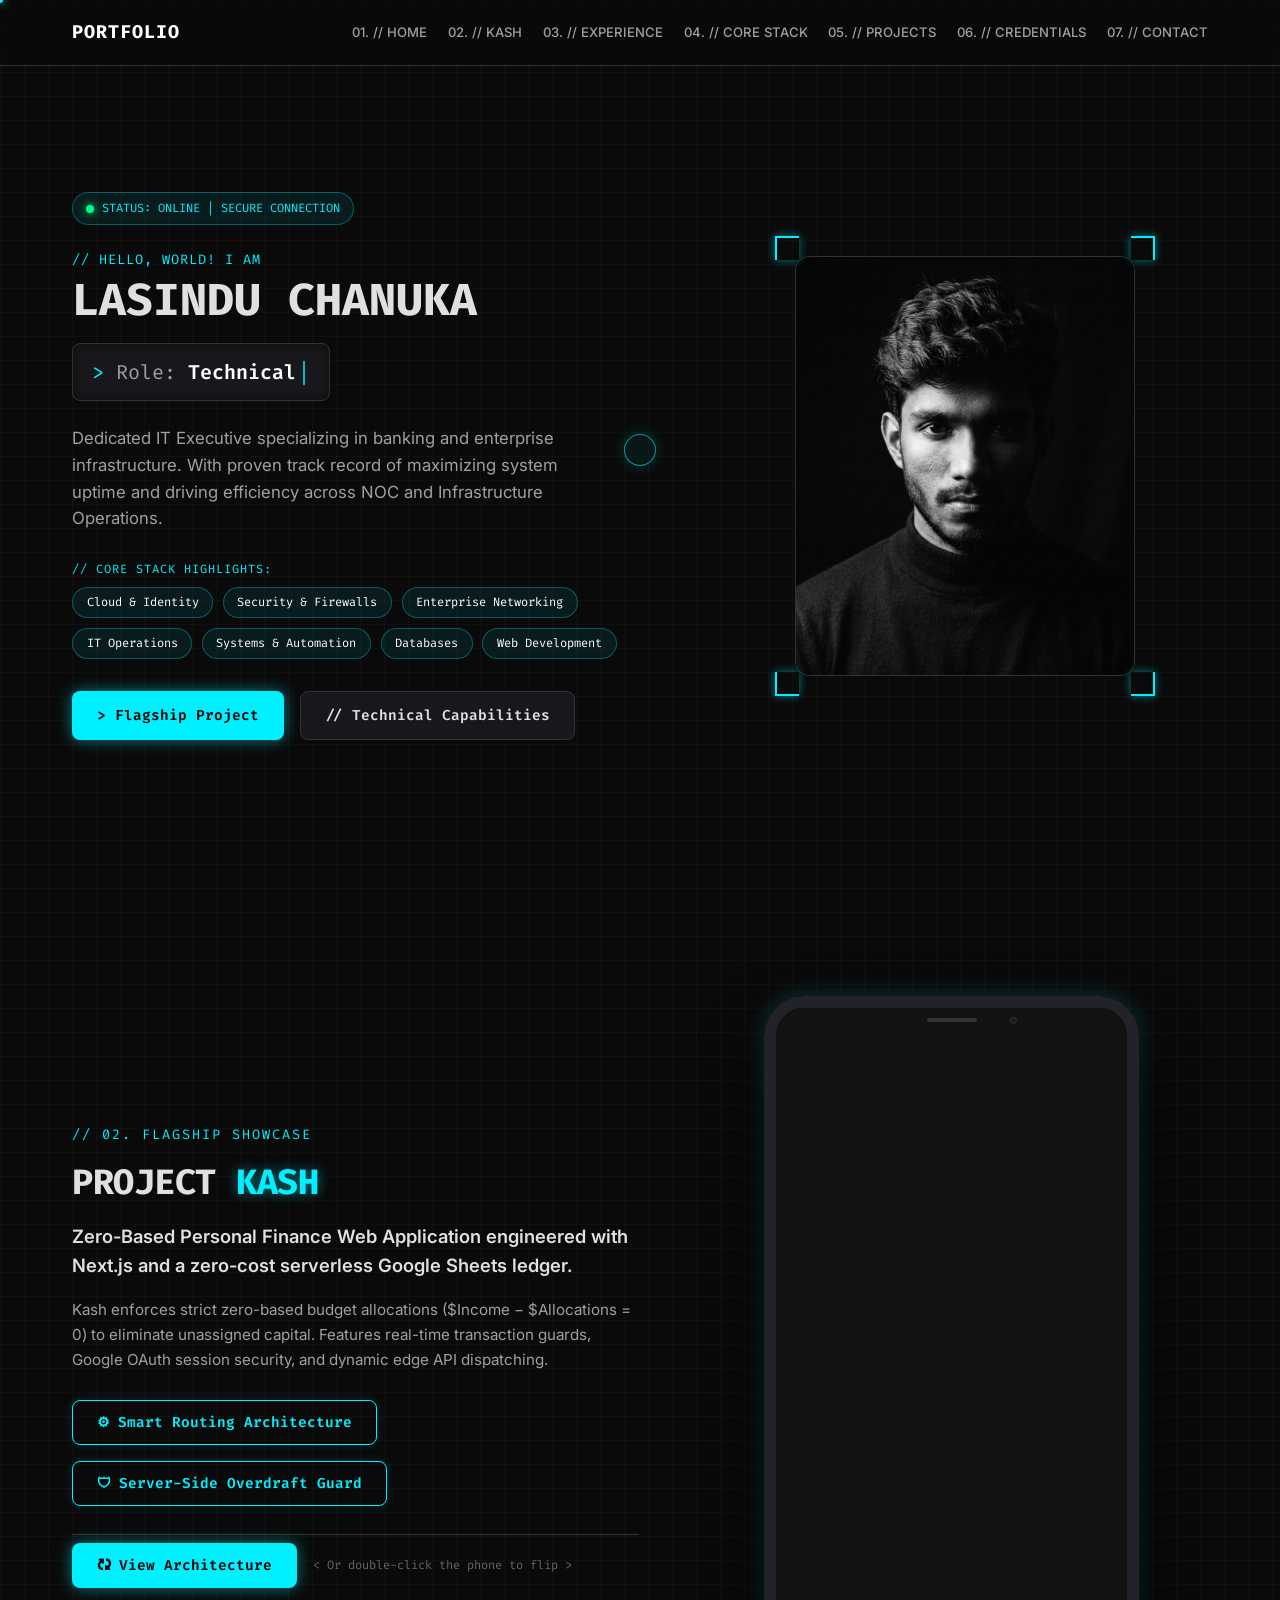
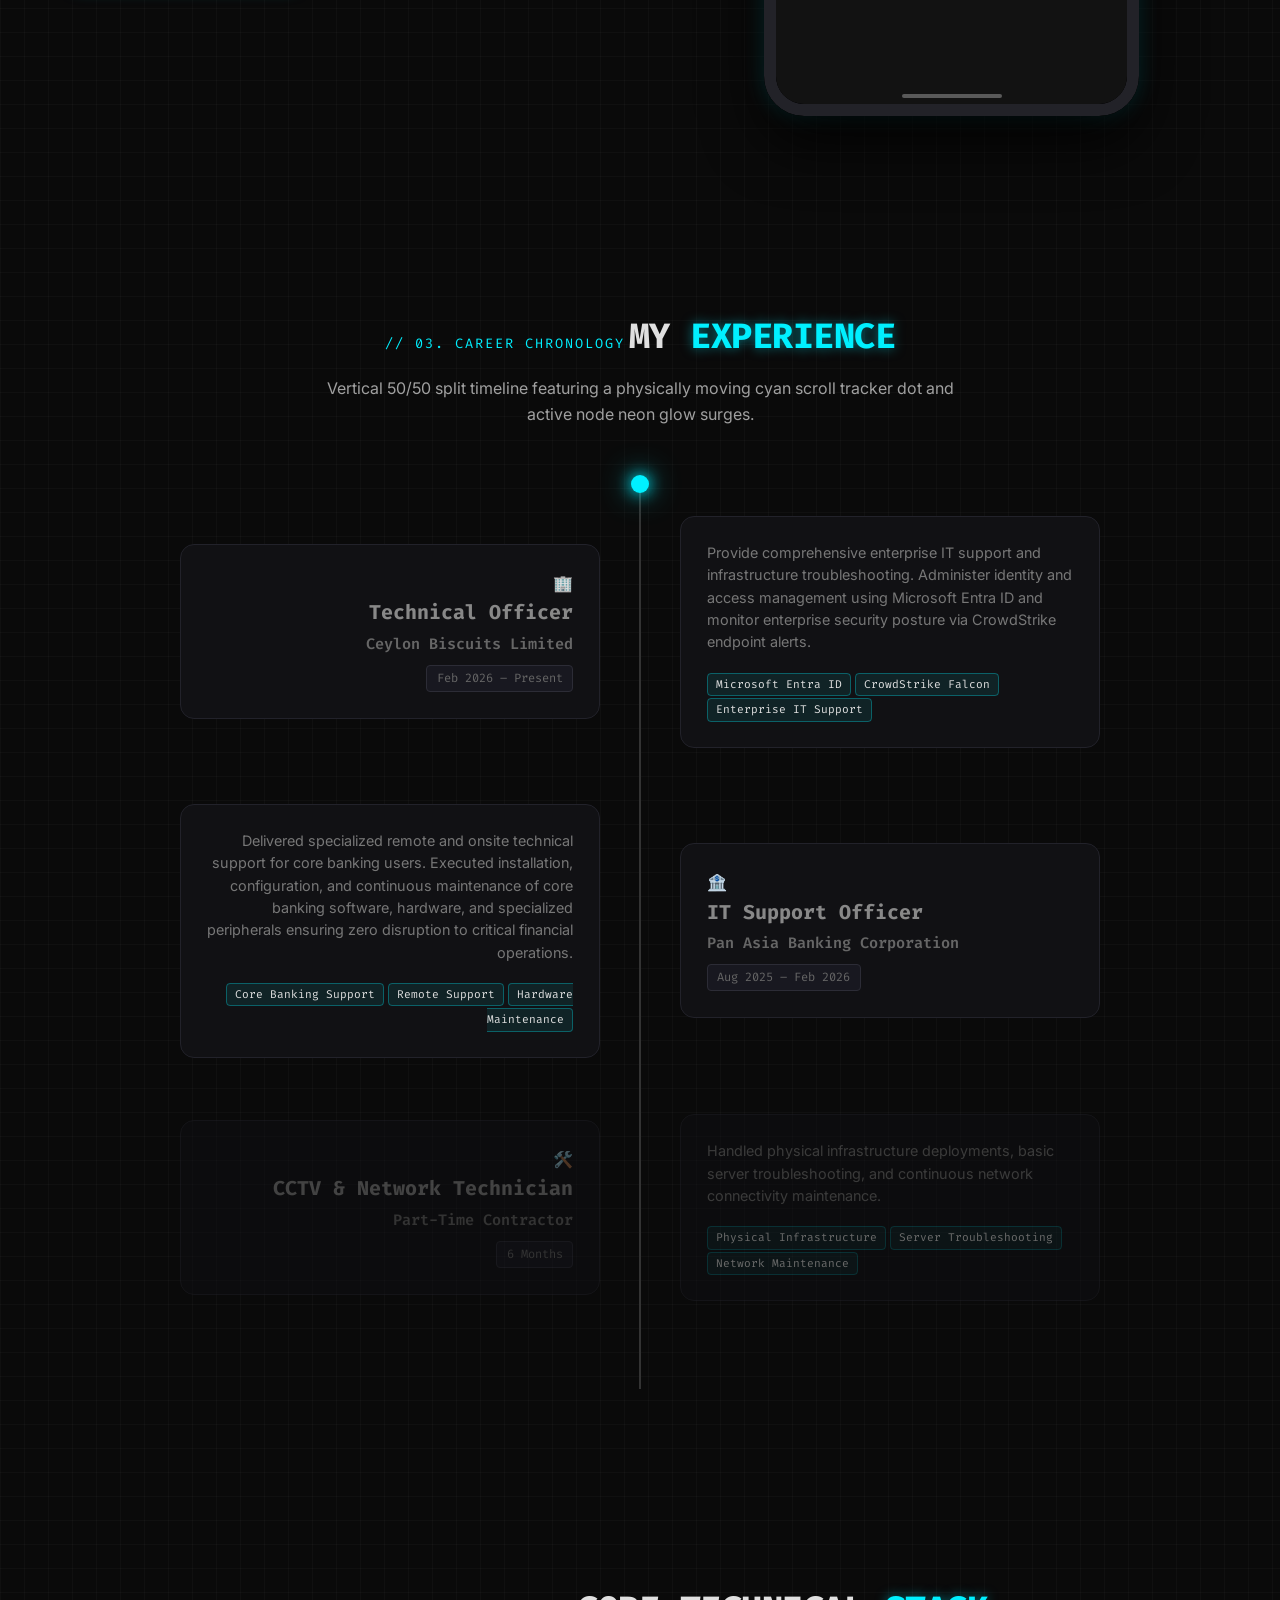
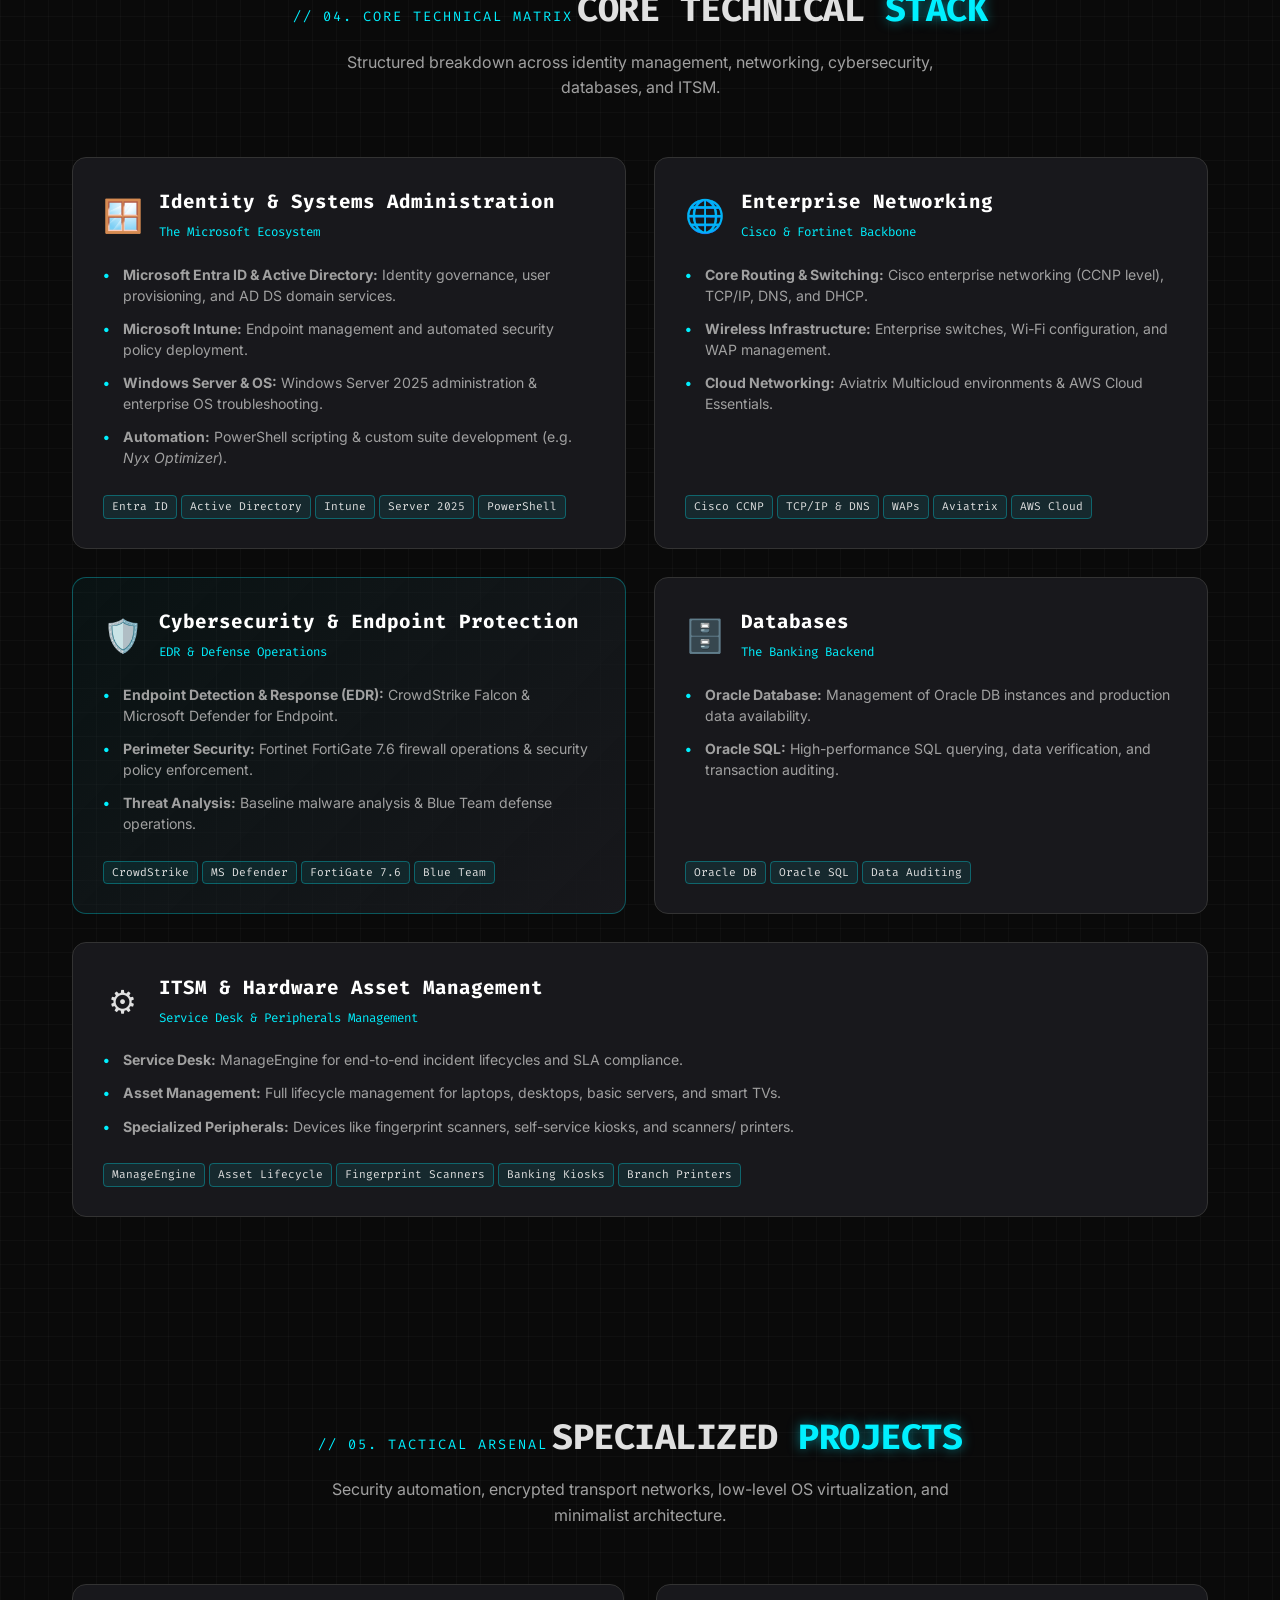
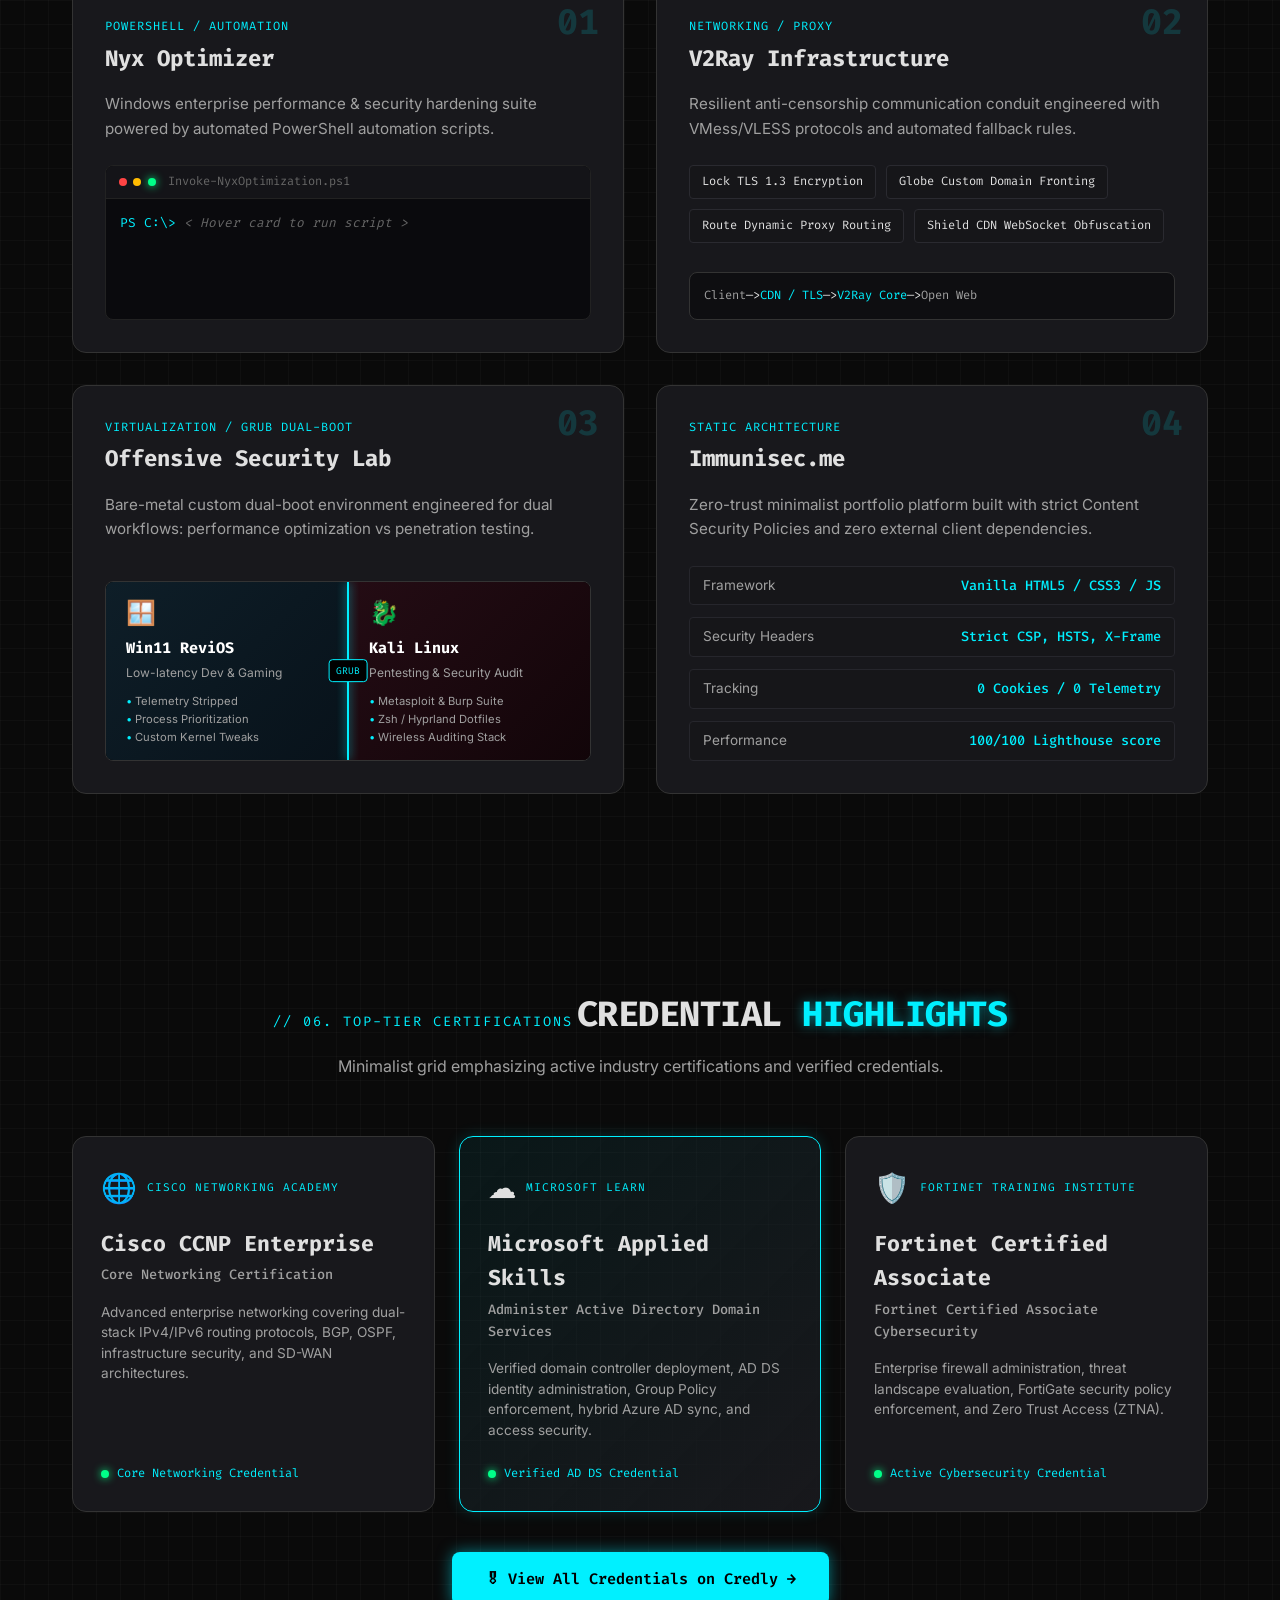
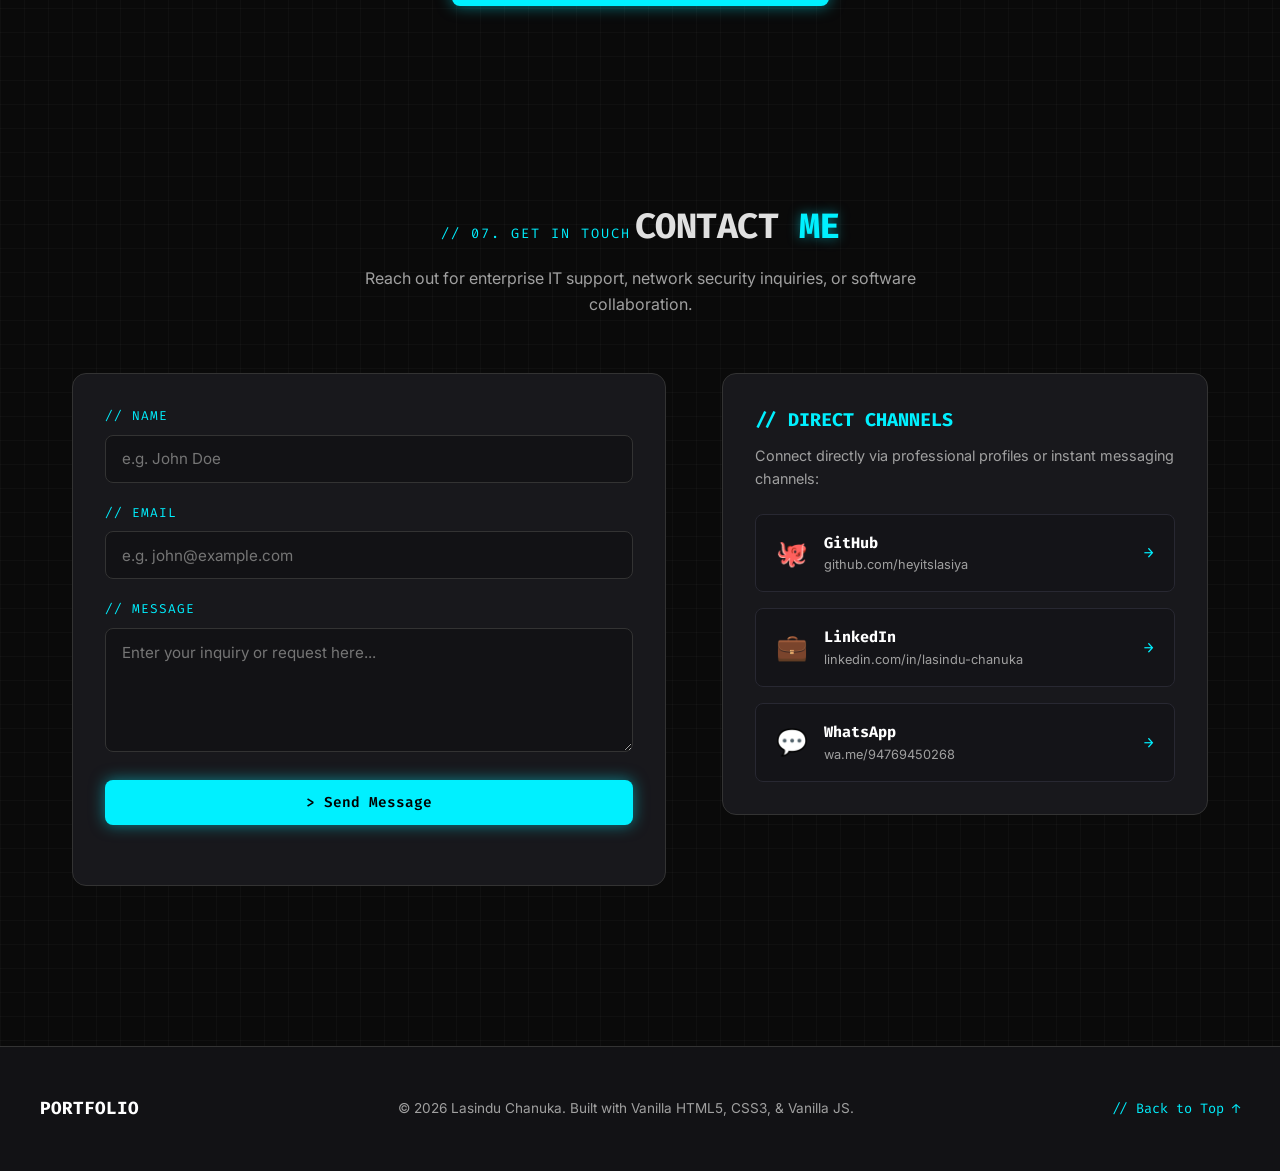
==== commit f851424c: "Update index.html" ====
--- a/index.html
+++ b/index.html
@@ -377,13 +377,13 @@
             <span class="stack-icon">⚙️</span>
             <div class="stack-title-group">
               <h3>ITSM & Hardware Asset Management</h3>
-              <span class="stack-subtitle">Service Desk & Banking Peripherals</span>
+              <span class="stack-subtitle">Service Desk & Peripherals Management</span>
             </div>
           </div>
           <ul class="stack-list inline-list">
             <li><strong>Service Desk:</strong> ManageEngine for end-to-end incident lifecycles and SLA compliance.</li>
             <li><strong>Asset Management:</strong> Full lifecycle management for laptops, desktops, basic servers, and smart TVs.</li>
-            <li><strong>Specialized Peripherals:</strong> Branch fingerprint scanners, self-service kiosks, and passbook/branch printers.</li>
+            <li><strong>Specialized Peripherals:</strong> Devices like fingerprint scanners, self-service kiosks, and scanners/ printers.</li>
           </ul>
           <div class="tag-row stack-card-tags">
             <span class="tech-tag">ManageEngine</span>
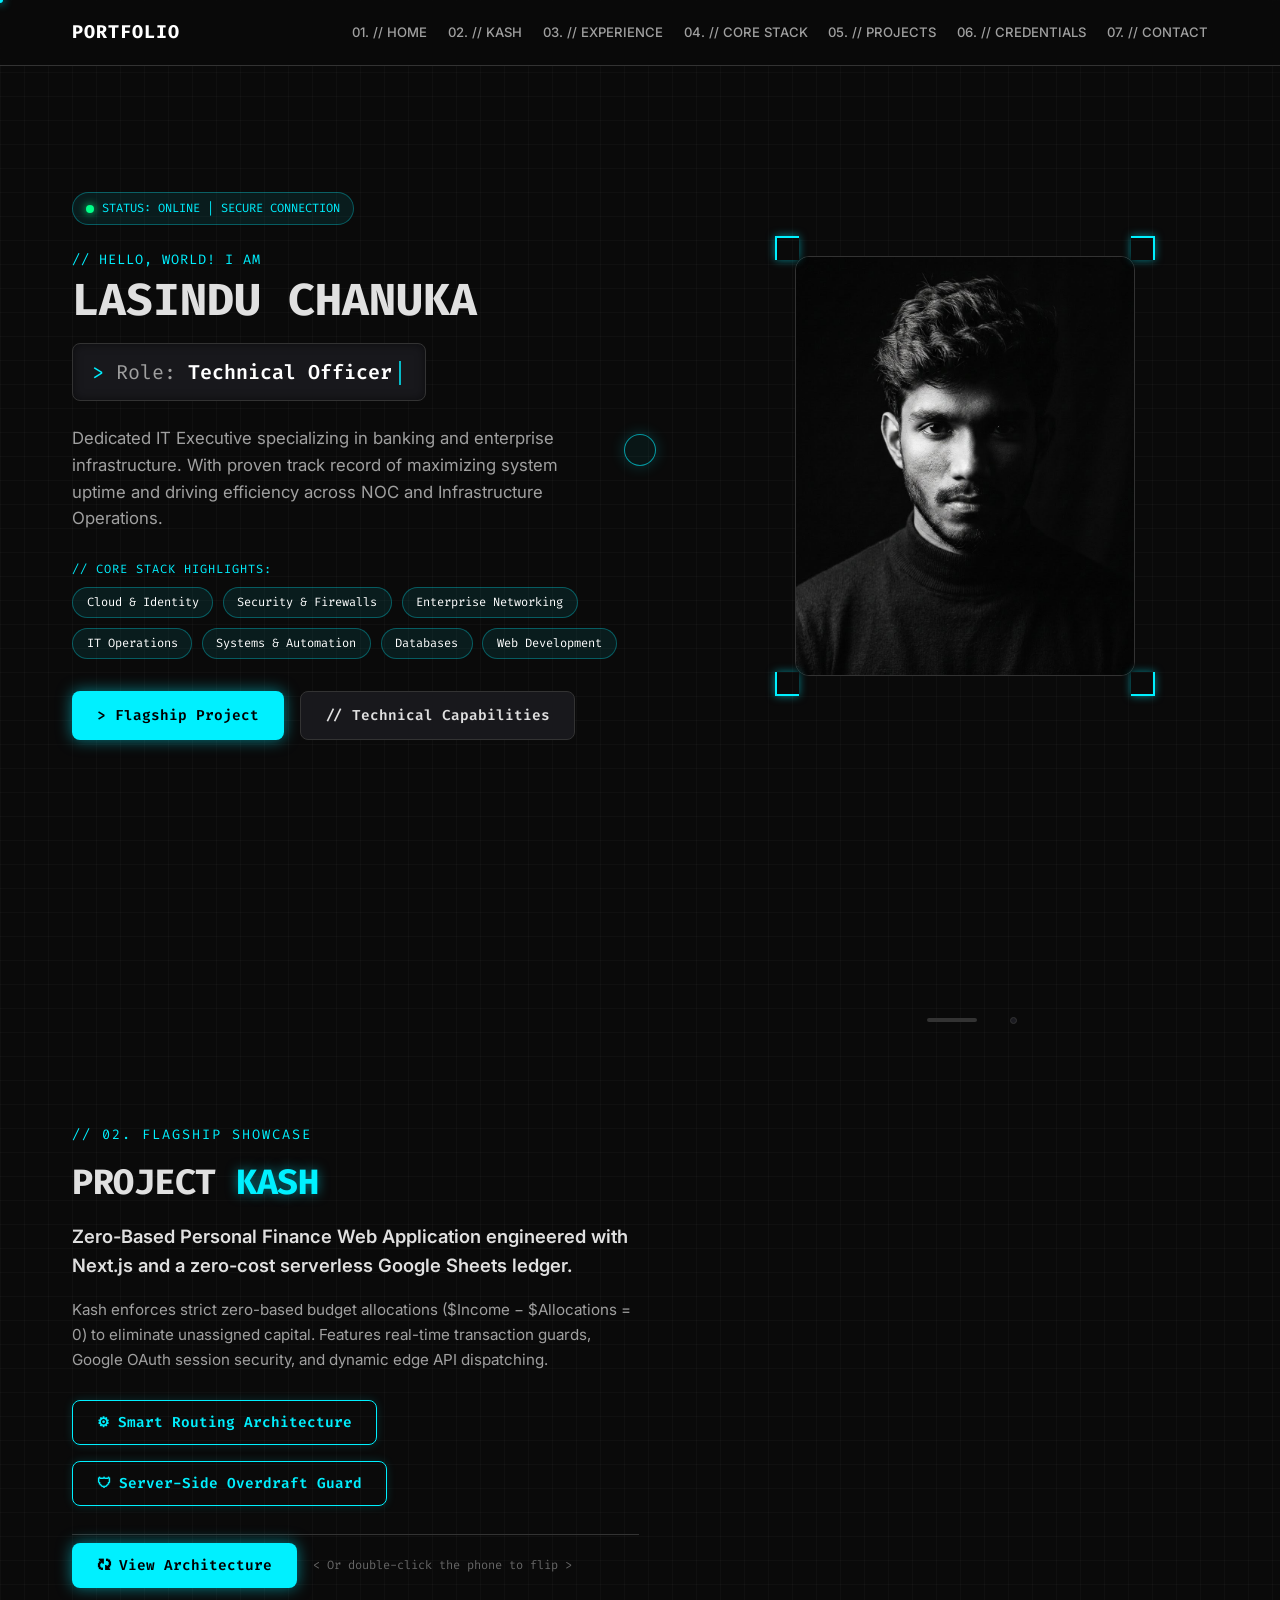
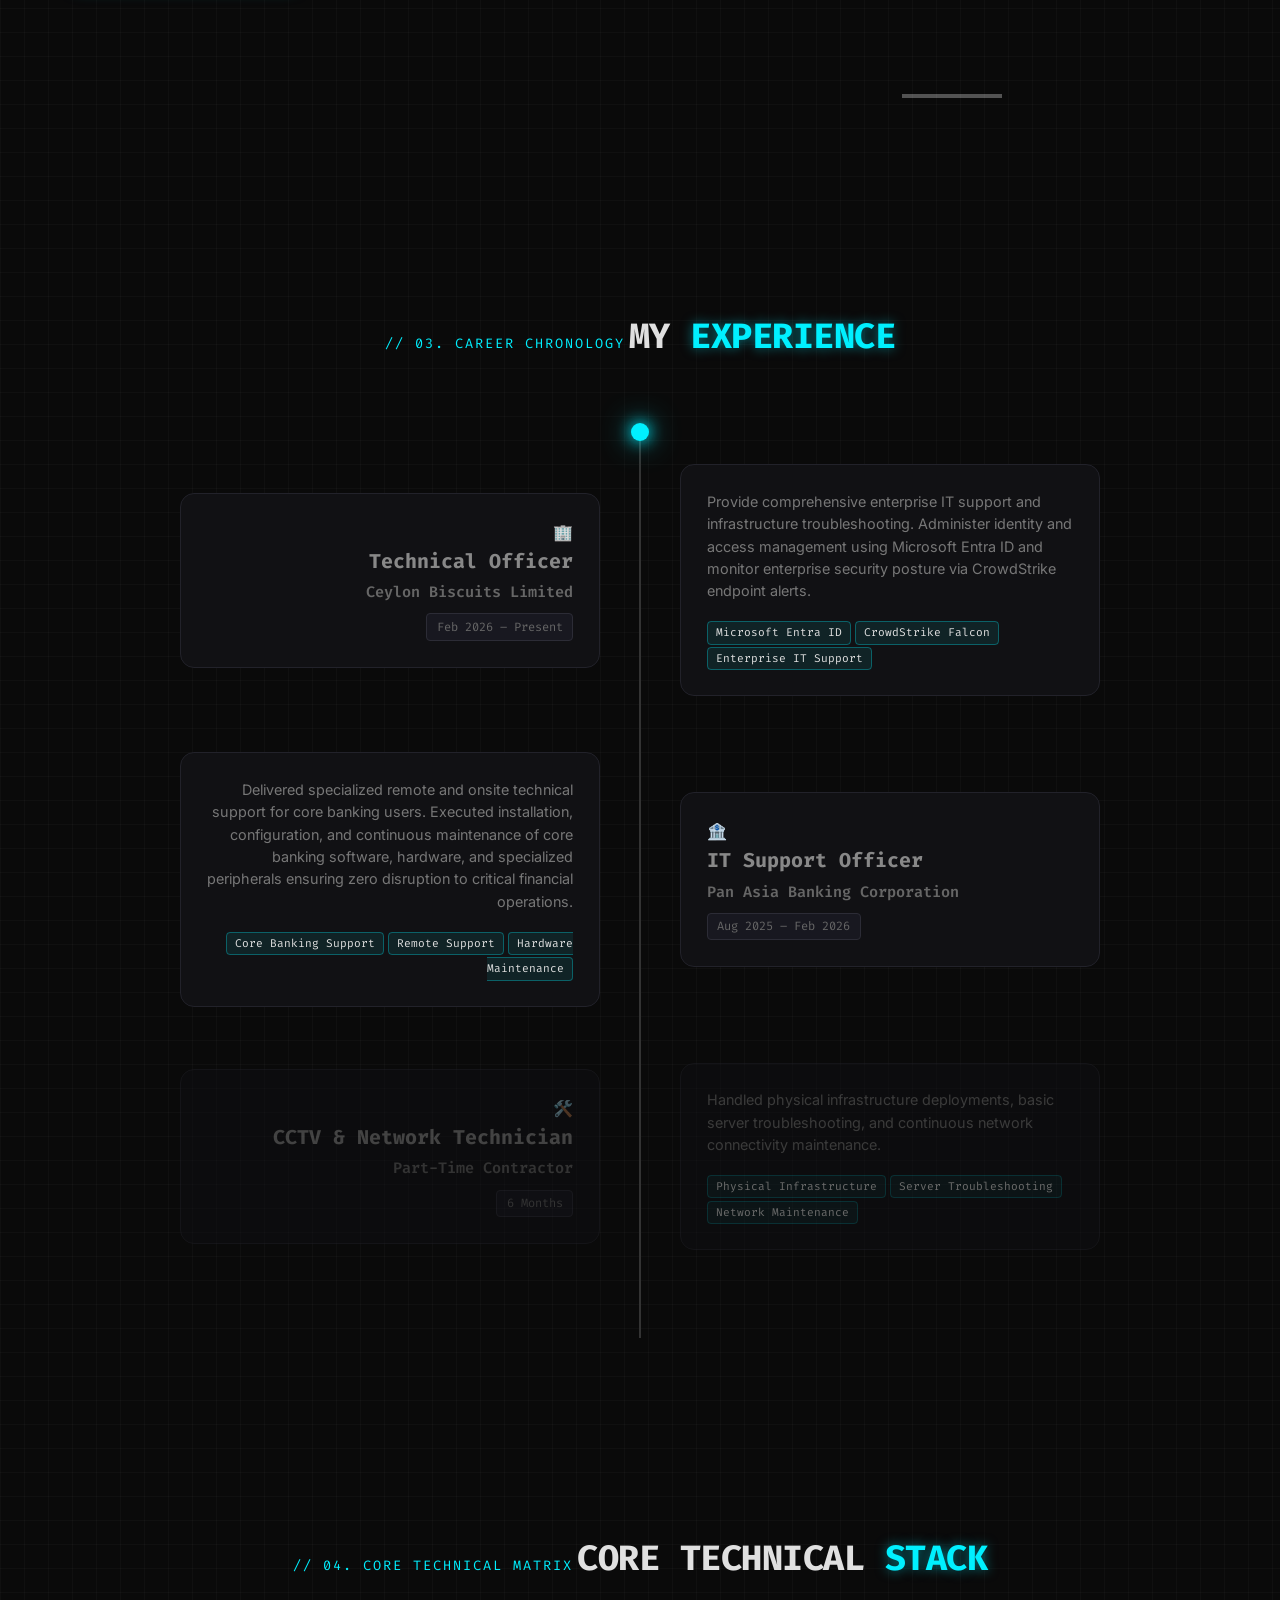
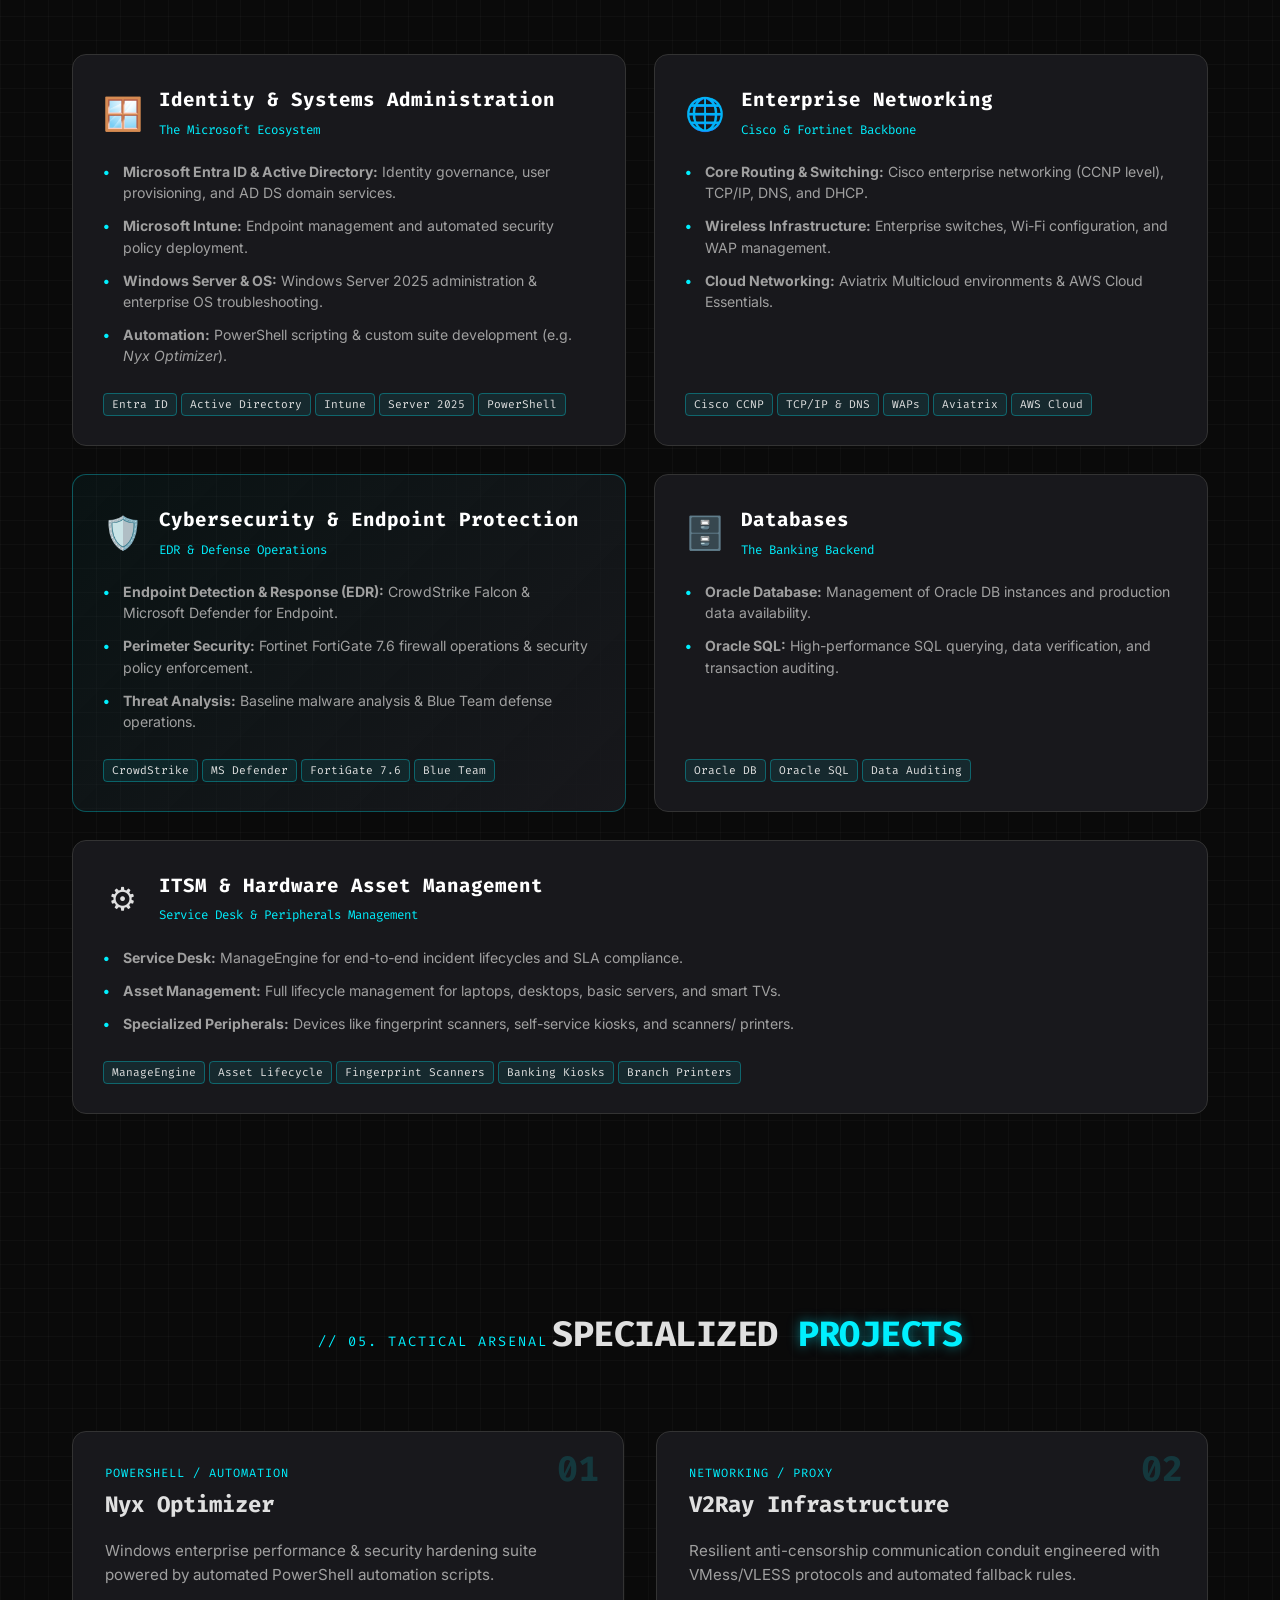
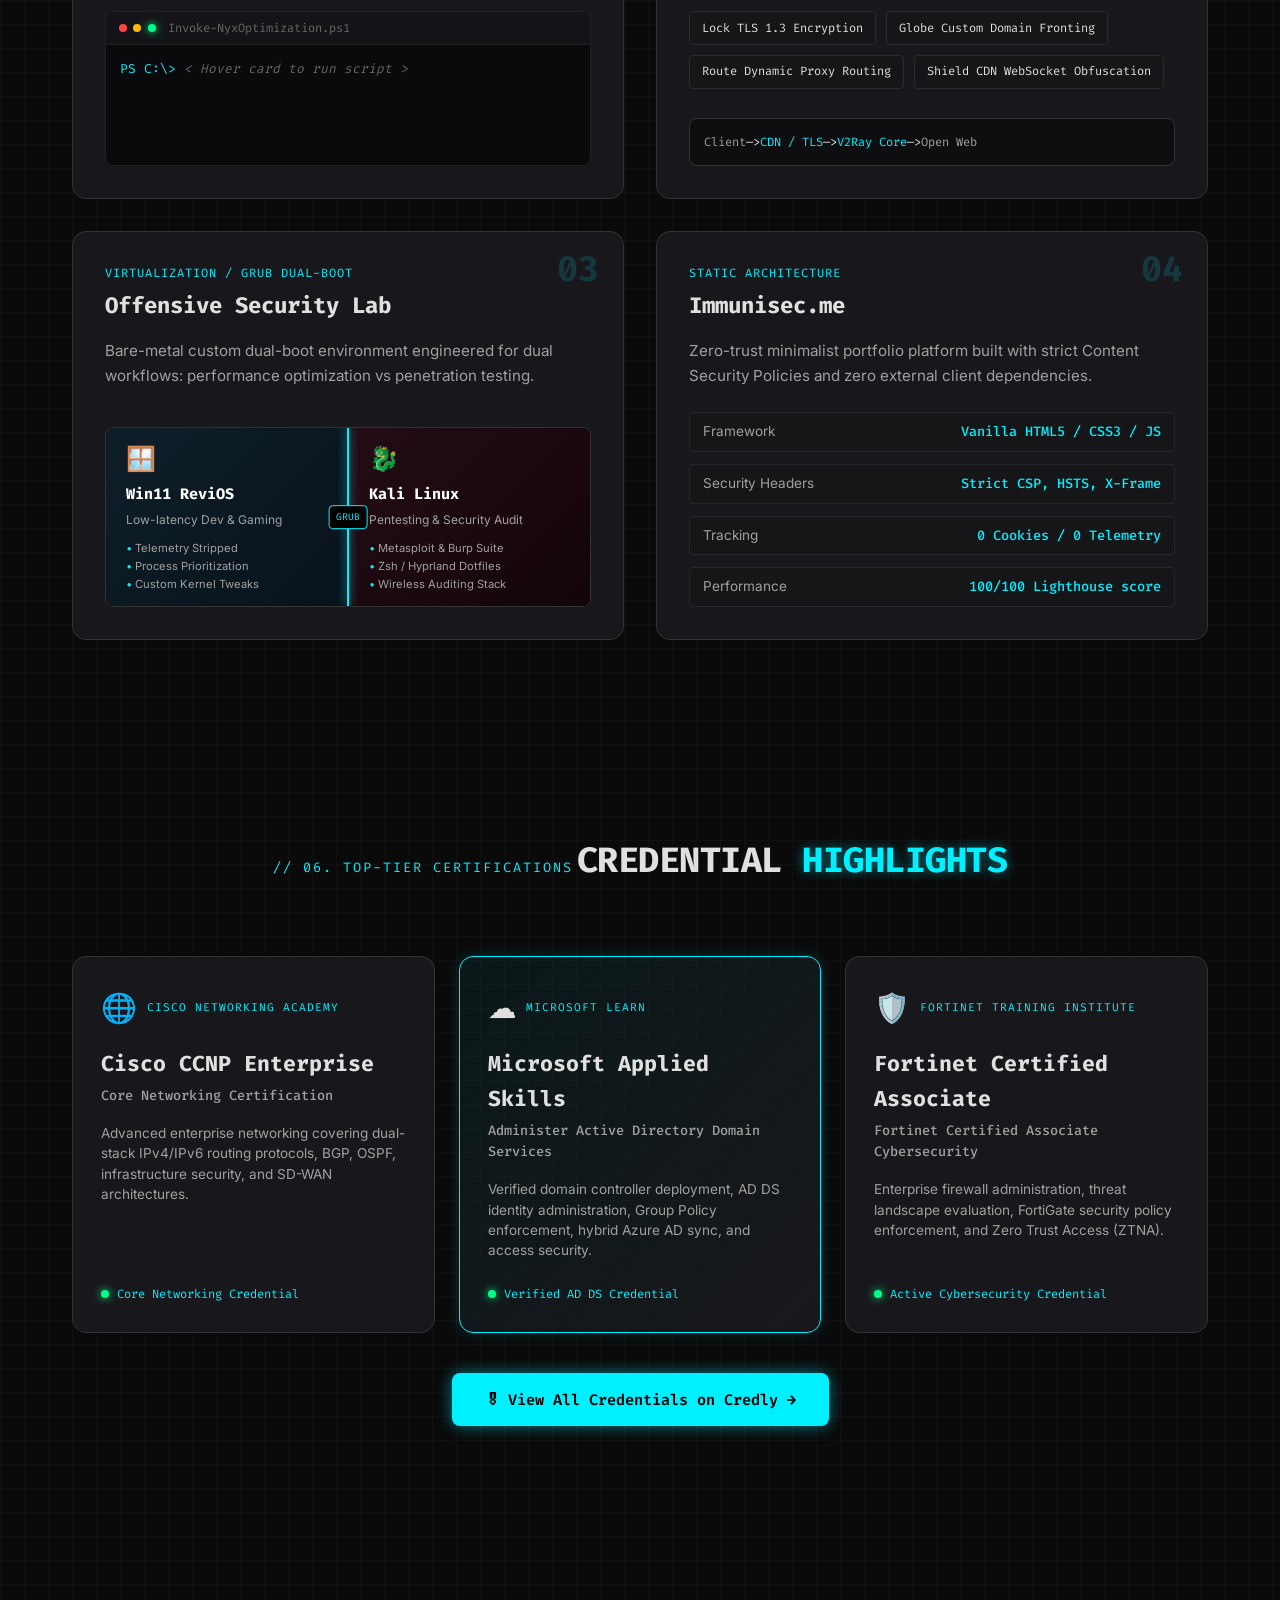
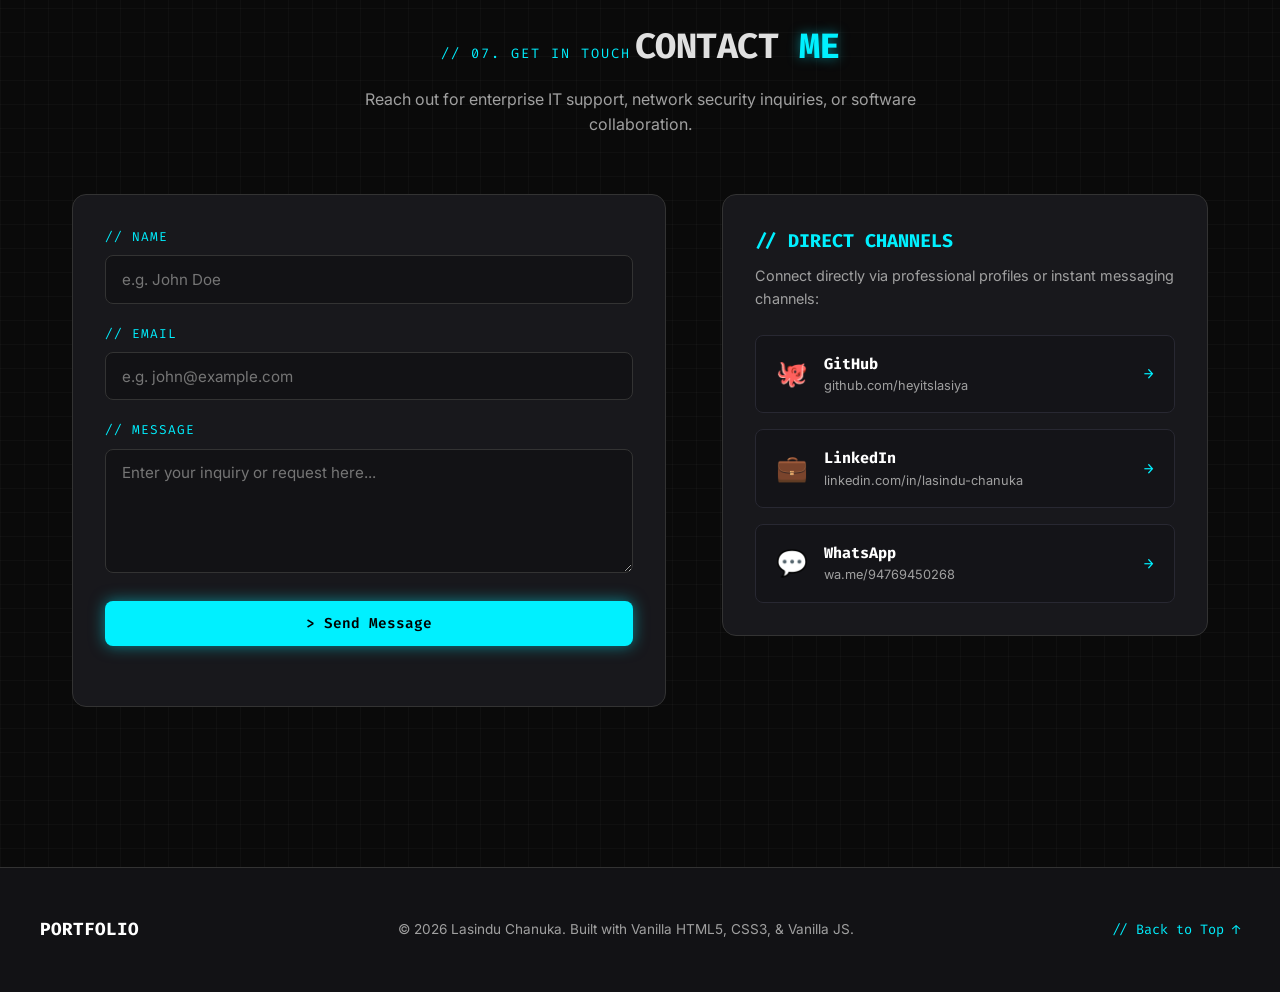
==== commit c78f0efd: "Update index.html" ====
--- a/index.html
+++ b/index.html
@@ -191,7 +191,6 @@
       <div class="section-header">
         <span class="section-tag">// 03. CAREER CHRONOLOGY</span>
         <h2 class="section-title glitch-title" data-text="MY EXPERIENCE">MY <span class="accent-text">EXPERIENCE</span></h2>
-        <p class="section-subtitle">Vertical 50/50 split timeline featuring a physically moving cyan scroll tracker dot and active node neon glow surges.</p>
       </div>
 
       <div class="split-timeline-container" id="timeline-container">
@@ -278,7 +277,6 @@
       <div class="section-header">
         <span class="section-tag">// 04. CORE TECHNICAL MATRIX</span>
         <h2 class="section-title glitch-title" data-text="CORE TECHNICAL STACK">CORE TECHNICAL <span class="accent-text">STACK</span></h2>
-        <p class="section-subtitle">Structured breakdown across identity management, networking, cybersecurity, databases, and ITSM.</p>
       </div>
 
       <div class="stack-matrix-grid">
@@ -401,7 +399,6 @@
       <div class="section-header">
         <span class="section-tag">// 05. TACTICAL ARSENAL</span>
         <h2 class="section-title glitch-title" data-text="SPECIALIZED PROJECTS">SPECIALIZED <span class="accent-text">PROJECTS</span></h2>
-        <p class="section-subtitle">Security automation, encrypted transport networks, low-level OS virtualization, and minimalist architecture.</p>
       </div>
 
       <div class="arsenal-grid">
@@ -511,7 +508,6 @@
       <div class="section-header">
         <span class="section-tag">// 06. TOP-TIER CERTIFICATIONS</span>
         <h2 class="section-title glitch-title" data-text="CREDENTIAL HIGHLIGHTS">CREDENTIAL <span class="accent-text">HIGHLIGHTS</span></h2>
-        <p class="section-subtitle">Minimalist grid emphasizing active industry certifications and verified credentials.</p>
       </div>
 
       <div class="credentials-grid">
